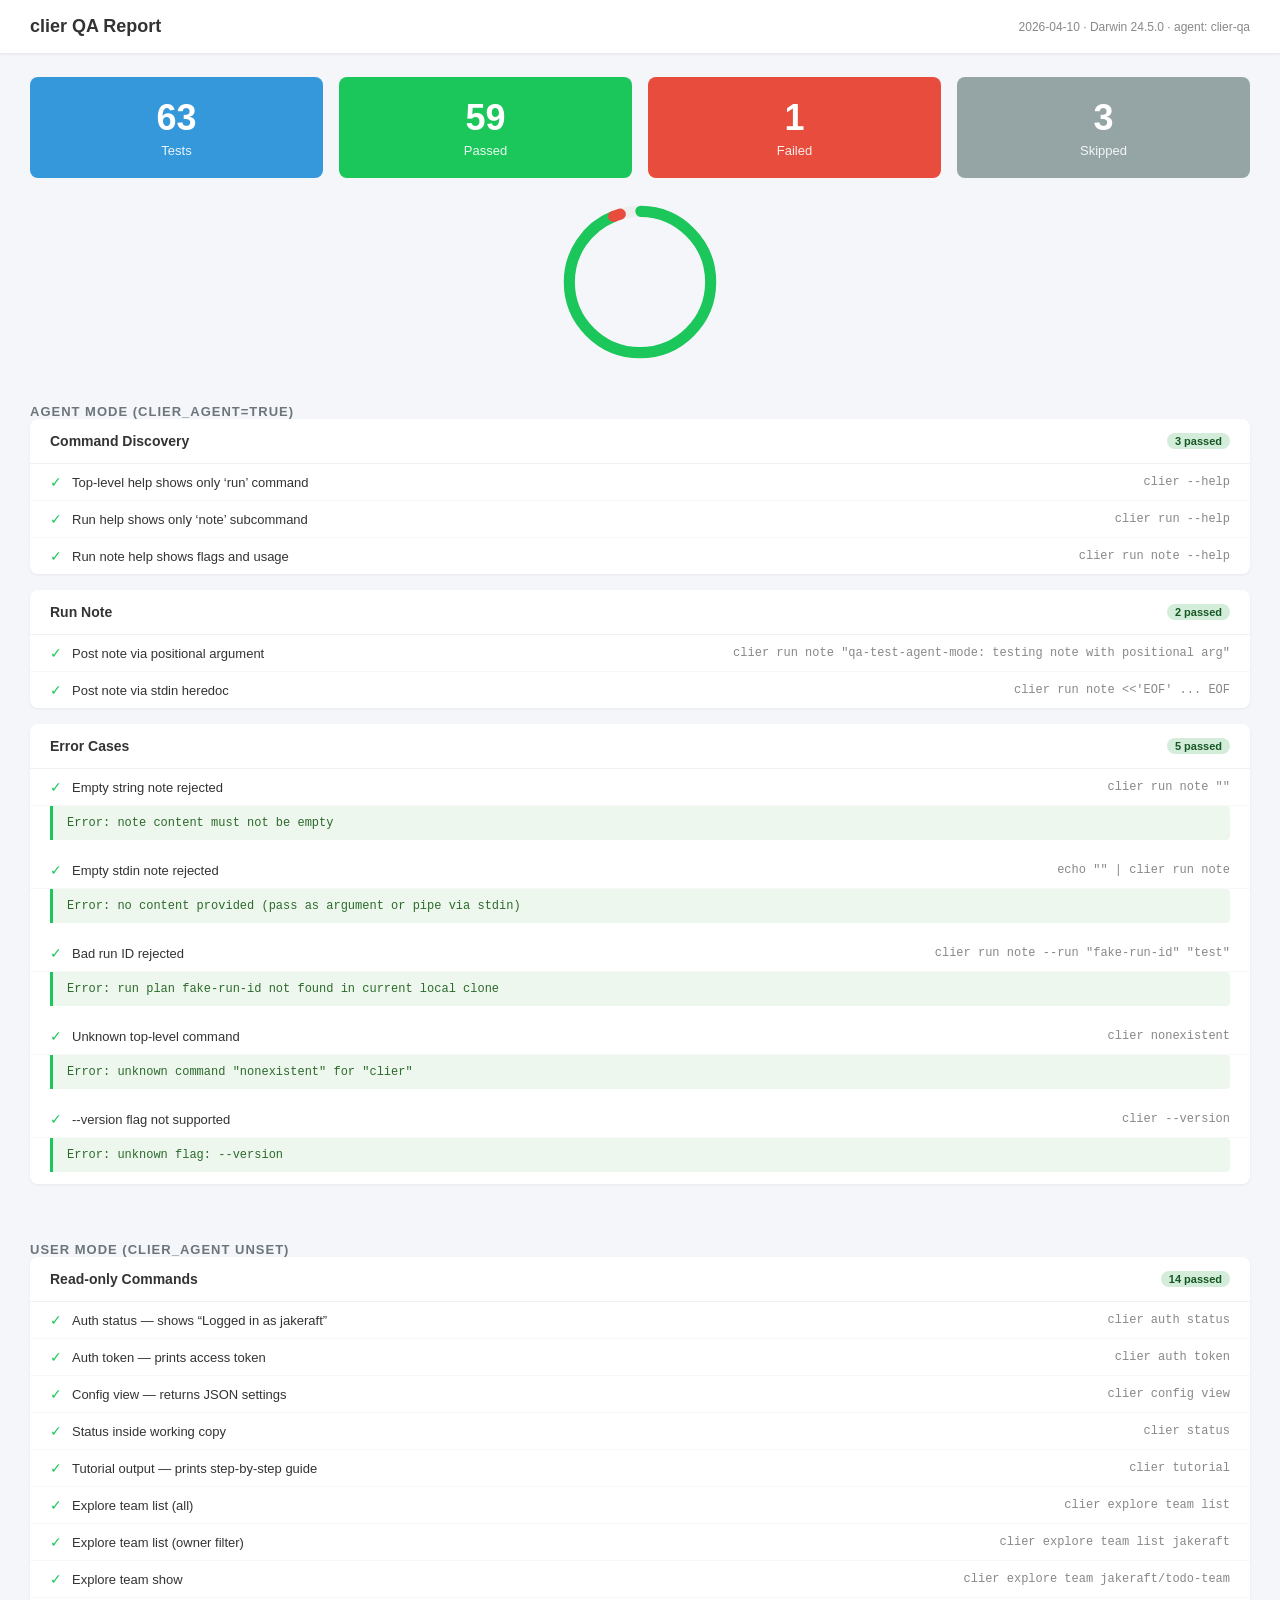
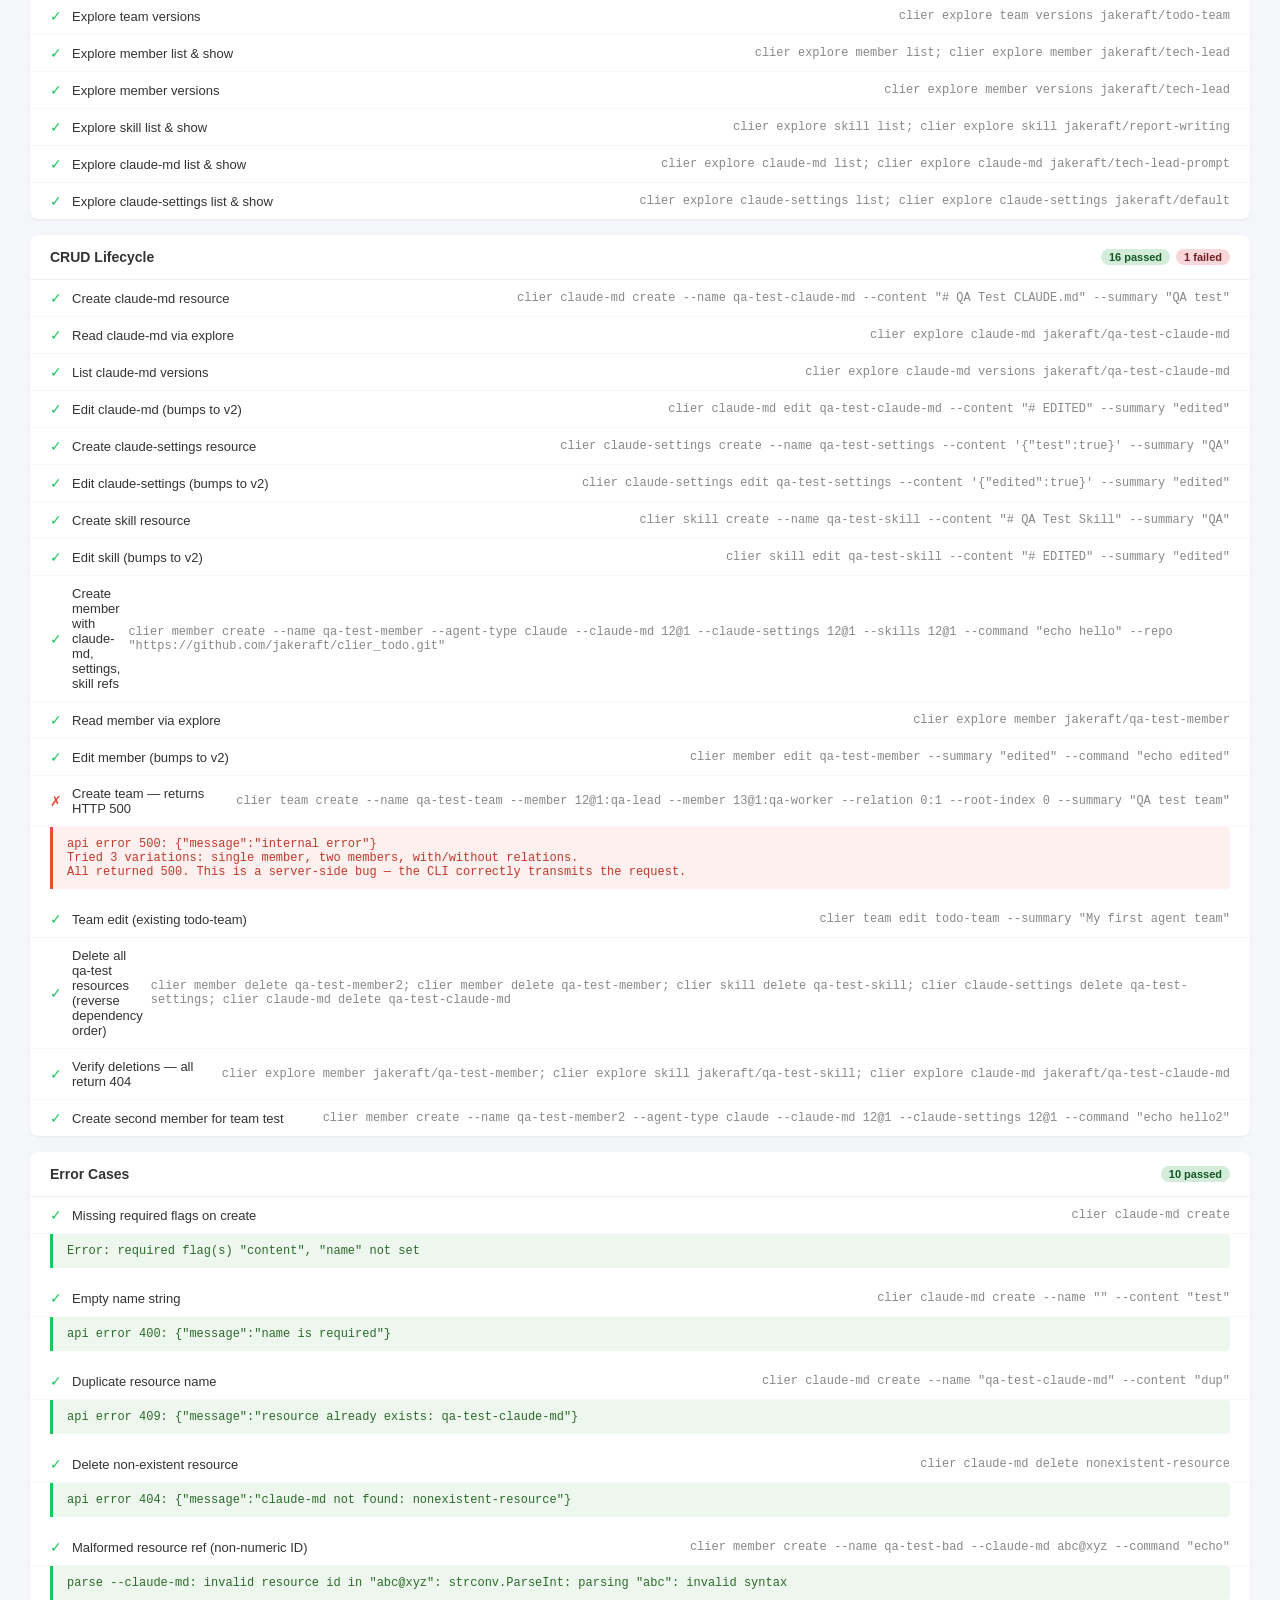
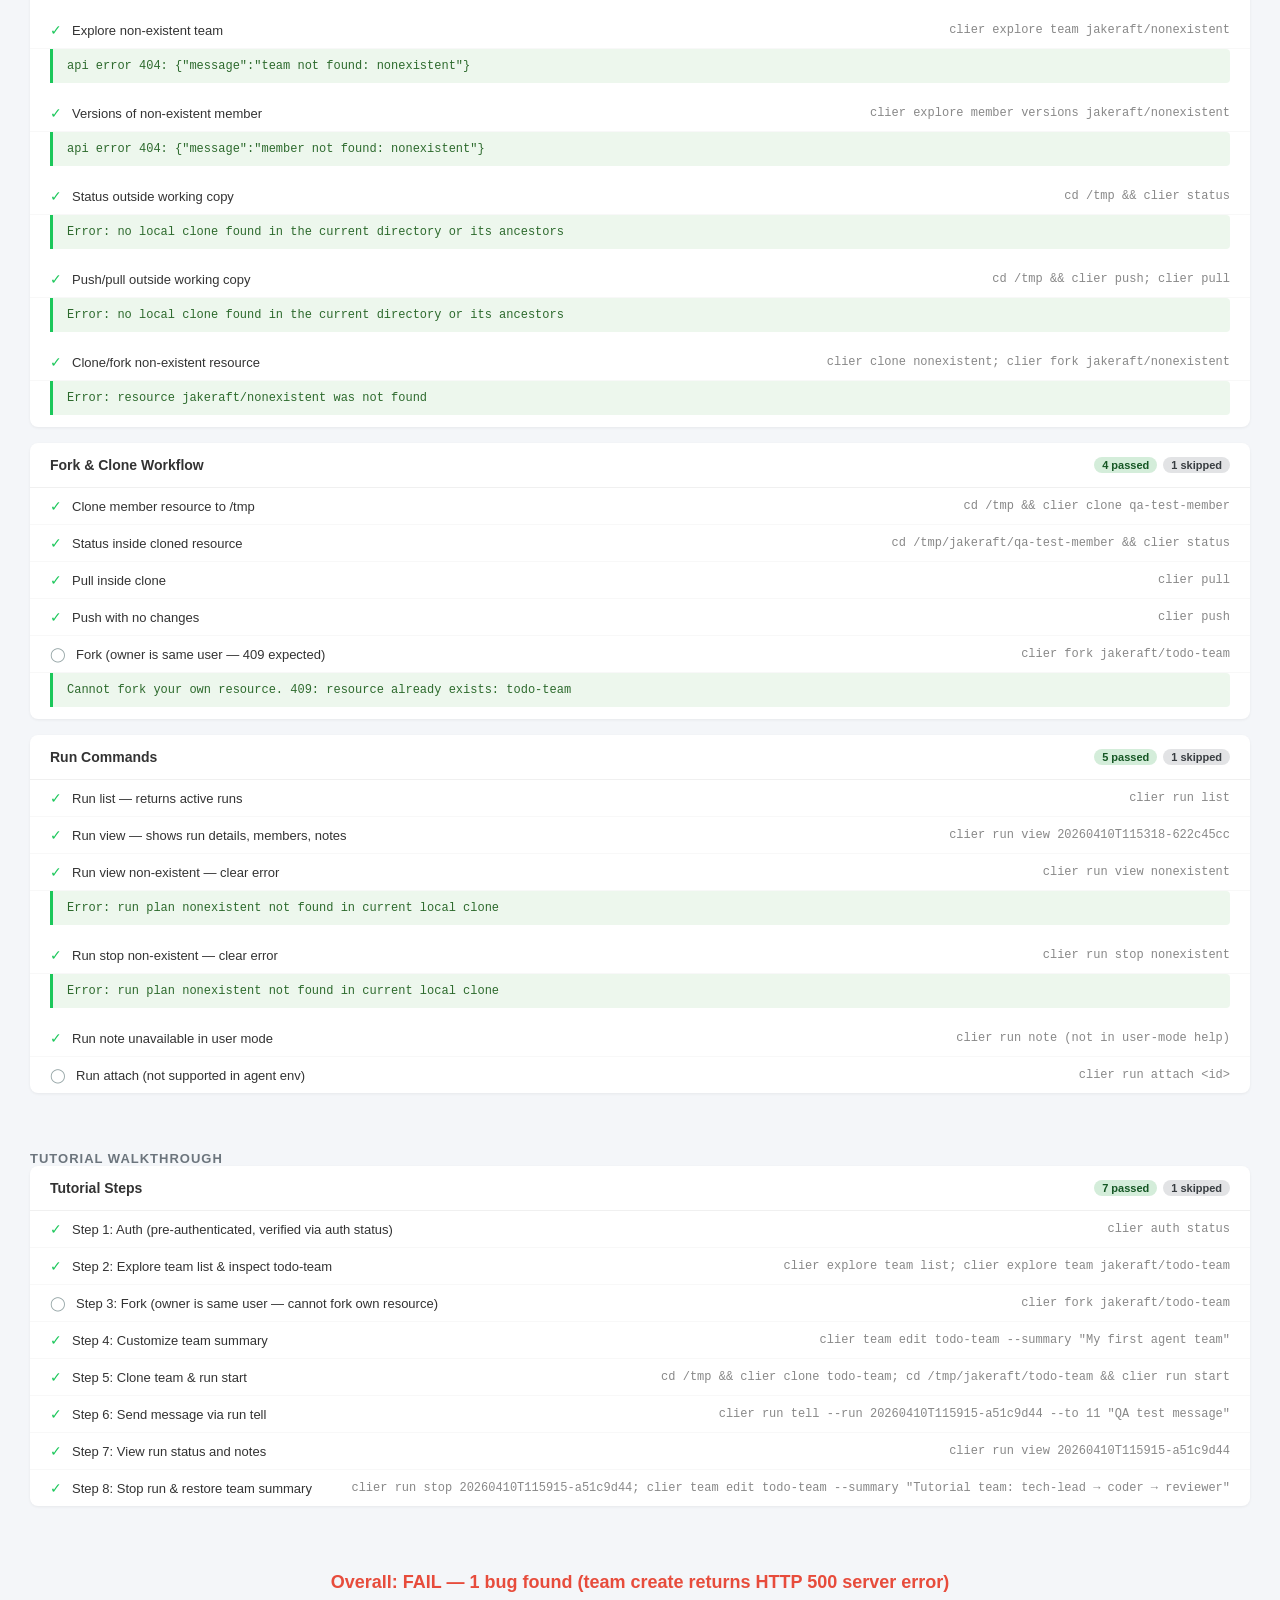
==== index.html @ 30b1606e "feat: add initial QA report First clier QA run result with sidebar nav template. 63 tests: 59 pass, " ====
<!DOCTYPE html>
<html lang="en">
<head>
<meta charset="UTF-8">
<title>clier QA Report</title>
<style>
  * { margin:0; padding:0; box-sizing:border-box; }
  body { font-family: -apple-system, BlinkMacSystemFont, "Segoe UI", Roboto, sans-serif; background:#f4f6f9; color:#333; }
  .topbar { background:#fff; padding:16px 30px; box-shadow:0 1px 3px rgba(0,0,0,.08); display:flex; align-items:center; justify-content:space-between; }
  .topbar h1 { font-size:18px; font-weight:600; }
  .topbar .meta { font-size:12px; color:#888; }
  .stat-row { display:flex; gap:16px; padding:24px 30px; }
  .stat-card { flex:1; padding:20px; border-radius:8px; text-align:center; color:#fff; }
  .stat-card.total { background:#3498db; }
  .stat-card.pass { background:#1bc75a; }
  .stat-card.fail { background:#e74c3c; }
  .stat-card.skip { background:#95a5a6; }
  .stat-card .num { font-size:36px; font-weight:700; }
  .stat-card .lbl { font-size:13px; opacity:.9; margin-top:4px; }
  .chart-area { display:flex; justify-content:center; padding:0 30px 30px; }
  .chart-area svg { width:160px; height:160px; }
  .suites { padding:0 30px 30px; }
  .suite { background:#fff; border-radius:8px; margin-bottom:16px; box-shadow:0 1px 3px rgba(0,0,0,.06); overflow:hidden; }
  .suite-header { padding:14px 20px; display:flex; align-items:center; justify-content:space-between; border-bottom:1px solid #f0f0f0; }
  .suite-header h3 { font-size:14px; font-weight:600; }
  .suite-chips { display:flex; gap:6px; }
  .chip { font-size:11px; padding:2px 8px; border-radius:10px; font-weight:600; }
  .chip.p { background:#d4edda; color:#155724; }
  .chip.f { background:#f8d7da; color:#721c24; }
  .chip.s { background:#e2e3e5; color:#383d41; }
  .mode-label { padding:12px 30px 0; font-size:13px; font-weight:700; color:#6c757d; text-transform:uppercase; letter-spacing:1px; }
  .test { display:flex; align-items:center; padding:10px 20px; border-bottom:1px solid #f8f8f8; font-size:13px; }
  .test:last-child { border-bottom:none; }
  .icon { margin-right:10px; font-size:14px; }
  .icon.pass { color:#1bc75a; }
  .icon.fail { color:#e74c3c; }
  .icon.skip { color:#95a5a6; }
  .test-name { flex:1; }
  .test-cmd { color:#888; font-size:12px; font-family:monospace; margin-left:8px; }
  .test-dur { color:#999; font-size:12px; }
  .error { margin:0 20px 12px; padding:10px 14px; background:#fdf0ef; border-left:3px solid #e74c3c; font-family:monospace; font-size:12px; color:#c0392b; border-radius:0 4px 4px 0; white-space:pre-wrap; }
  .expected { margin:0 20px 12px; padding:10px 14px; background:#edf7ed; border-left:3px solid #1bc75a; font-family:monospace; font-size:12px; color:#2d6a2d; border-radius:0 4px 4px 0; white-space:pre-wrap; }
  .verdict { padding:20px 30px; text-align:center; font-size:18px; font-weight:700; }
  .verdict.pass { color:#1bc75a; }
  .verdict.fail { color:#e74c3c; }
</style>
</head>
<body>

<div class="topbar">
  <h1>clier QA Report</h1>
  <span class="meta">2026-04-10 &middot; Darwin 24.5.0 &middot; agent: clier-qa</span>
</div>

<div class="stat-row">
  <div class="stat-card total"><div class="num">63</div><div class="lbl">Tests</div></div>
  <div class="stat-card pass"><div class="num">59</div><div class="lbl">Passed</div></div>
  <div class="stat-card fail"><div class="num">1</div><div class="lbl">Failed</div></div>
  <div class="stat-card skip"><div class="num">3</div><div class="lbl">Skipped</div></div>
</div>

<div class="chart-area">
  <svg viewBox="0 0 36 36">
    <circle cx="18" cy="18" r="15.9" fill="none" stroke="#eee" stroke-width="2.5"/>
    <circle cx="18" cy="18" r="15.9" fill="none" stroke="#1bc75a" stroke-width="2.5"
      stroke-dasharray="93.7 6.3" stroke-dashoffset="25" stroke-linecap="round"/>
    <circle cx="18" cy="18" r="15.9" fill="none" stroke="#e74c3c" stroke-width="2.5"
      stroke-dasharray="1.6 98.4" stroke-dashoffset="-68.7" stroke-linecap="round"/>
  </svg>
</div>

<!-- ============================================================ -->
<div class="mode-label">Agent Mode (CLIER_AGENT=true)</div>
<!-- ============================================================ -->
<div class="suites">

  <!-- Suite: Command Discovery -->
  <div class="suite">
    <div class="suite-header">
      <h3>Command Discovery</h3>
      <div class="suite-chips"><span class="chip p">3 passed</span></div>
    </div>
    <div class="test"><span class="icon pass">&#10003;</span><span class="test-name">Top-level help shows only &lsquo;run&rsquo; command</span><span class="test-cmd">clier --help</span></div>
    <div class="test"><span class="icon pass">&#10003;</span><span class="test-name">Run help shows only &lsquo;note&rsquo; subcommand</span><span class="test-cmd">clier run --help</span></div>
    <div class="test"><span class="icon pass">&#10003;</span><span class="test-name">Run note help shows flags and usage</span><span class="test-cmd">clier run note --help</span></div>
  </div>

  <!-- Suite: Run Note -->
  <div class="suite">
    <div class="suite-header">
      <h3>Run Note</h3>
      <div class="suite-chips"><span class="chip p">2 passed</span></div>
    </div>
    <div class="test"><span class="icon pass">&#10003;</span><span class="test-name">Post note via positional argument</span><span class="test-cmd">clier run note "qa-test-agent-mode: testing note with positional arg"</span></div>
    <div class="test"><span class="icon pass">&#10003;</span><span class="test-name">Post note via stdin heredoc</span><span class="test-cmd">clier run note &lt;&lt;'EOF' ... EOF</span></div>
  </div>

  <!-- Suite: Error Cases (Agent Mode) -->
  <div class="suite">
    <div class="suite-header">
      <h3>Error Cases</h3>
      <div class="suite-chips"><span class="chip p">5 passed</span></div>
    </div>
    <div class="test"><span class="icon pass">&#10003;</span><span class="test-name">Empty string note rejected</span><span class="test-cmd">clier run note ""</span></div>
    <div class="expected">Error: note content must not be empty</div>
    <div class="test"><span class="icon pass">&#10003;</span><span class="test-name">Empty stdin note rejected</span><span class="test-cmd">echo "" | clier run note</span></div>
    <div class="expected">Error: no content provided (pass as argument or pipe via stdin)</div>
    <div class="test"><span class="icon pass">&#10003;</span><span class="test-name">Bad run ID rejected</span><span class="test-cmd">clier run note --run "fake-run-id" "test"</span></div>
    <div class="expected">Error: run plan fake-run-id not found in current local clone</div>
    <div class="test"><span class="icon pass">&#10003;</span><span class="test-name">Unknown top-level command</span><span class="test-cmd">clier nonexistent</span></div>
    <div class="expected">Error: unknown command "nonexistent" for "clier"</div>
    <div class="test"><span class="icon pass">&#10003;</span><span class="test-name">--version flag not supported</span><span class="test-cmd">clier --version</span></div>
    <div class="expected">Error: unknown flag: --version</div>
  </div>

</div>

<!-- ============================================================ -->
<div class="mode-label">User Mode (CLIER_AGENT unset)</div>
<!-- ============================================================ -->
<div class="suites">

  <!-- Suite: Read-only Commands -->
  <div class="suite">
    <div class="suite-header">
      <h3>Read-only Commands</h3>
      <div class="suite-chips"><span class="chip p">14 passed</span></div>
    </div>
    <div class="test"><span class="icon pass">&#10003;</span><span class="test-name">Auth status &mdash; shows &ldquo;Logged in as jakeraft&rdquo;</span><span class="test-cmd">clier auth status</span></div>
    <div class="test"><span class="icon pass">&#10003;</span><span class="test-name">Auth token &mdash; prints access token</span><span class="test-cmd">clier auth token</span></div>
    <div class="test"><span class="icon pass">&#10003;</span><span class="test-name">Config view &mdash; returns JSON settings</span><span class="test-cmd">clier config view</span></div>
    <div class="test"><span class="icon pass">&#10003;</span><span class="test-name">Status inside working copy</span><span class="test-cmd">clier status</span></div>
    <div class="test"><span class="icon pass">&#10003;</span><span class="test-name">Tutorial output &mdash; prints step-by-step guide</span><span class="test-cmd">clier tutorial</span></div>
    <div class="test"><span class="icon pass">&#10003;</span><span class="test-name">Explore team list (all)</span><span class="test-cmd">clier explore team list</span></div>
    <div class="test"><span class="icon pass">&#10003;</span><span class="test-name">Explore team list (owner filter)</span><span class="test-cmd">clier explore team list jakeraft</span></div>
    <div class="test"><span class="icon pass">&#10003;</span><span class="test-name">Explore team show</span><span class="test-cmd">clier explore team jakeraft/todo-team</span></div>
    <div class="test"><span class="icon pass">&#10003;</span><span class="test-name">Explore team versions</span><span class="test-cmd">clier explore team versions jakeraft/todo-team</span></div>
    <div class="test"><span class="icon pass">&#10003;</span><span class="test-name">Explore member list &amp; show</span><span class="test-cmd">clier explore member list; clier explore member jakeraft/tech-lead</span></div>
    <div class="test"><span class="icon pass">&#10003;</span><span class="test-name">Explore member versions</span><span class="test-cmd">clier explore member versions jakeraft/tech-lead</span></div>
    <div class="test"><span class="icon pass">&#10003;</span><span class="test-name">Explore skill list &amp; show</span><span class="test-cmd">clier explore skill list; clier explore skill jakeraft/report-writing</span></div>
    <div class="test"><span class="icon pass">&#10003;</span><span class="test-name">Explore claude-md list &amp; show</span><span class="test-cmd">clier explore claude-md list; clier explore claude-md jakeraft/tech-lead-prompt</span></div>
    <div class="test"><span class="icon pass">&#10003;</span><span class="test-name">Explore claude-settings list &amp; show</span><span class="test-cmd">clier explore claude-settings list; clier explore claude-settings jakeraft/default</span></div>
  </div>

  <!-- Suite: CRUD Lifecycle -->
  <div class="suite">
    <div class="suite-header">
      <h3>CRUD Lifecycle</h3>
      <div class="suite-chips"><span class="chip p">16 passed</span><span class="chip f">1 failed</span></div>
    </div>
    <div class="test"><span class="icon pass">&#10003;</span><span class="test-name">Create claude-md resource</span><span class="test-cmd">clier claude-md create --name qa-test-claude-md --content "# QA Test CLAUDE.md" --summary "QA test"</span></div>
    <div class="test"><span class="icon pass">&#10003;</span><span class="test-name">Read claude-md via explore</span><span class="test-cmd">clier explore claude-md jakeraft/qa-test-claude-md</span></div>
    <div class="test"><span class="icon pass">&#10003;</span><span class="test-name">List claude-md versions</span><span class="test-cmd">clier explore claude-md versions jakeraft/qa-test-claude-md</span></div>
    <div class="test"><span class="icon pass">&#10003;</span><span class="test-name">Edit claude-md (bumps to v2)</span><span class="test-cmd">clier claude-md edit qa-test-claude-md --content "# EDITED" --summary "edited"</span></div>
    <div class="test"><span class="icon pass">&#10003;</span><span class="test-name">Create claude-settings resource</span><span class="test-cmd">clier claude-settings create --name qa-test-settings --content '{"test":true}' --summary "QA"</span></div>
    <div class="test"><span class="icon pass">&#10003;</span><span class="test-name">Edit claude-settings (bumps to v2)</span><span class="test-cmd">clier claude-settings edit qa-test-settings --content '{"edited":true}' --summary "edited"</span></div>
    <div class="test"><span class="icon pass">&#10003;</span><span class="test-name">Create skill resource</span><span class="test-cmd">clier skill create --name qa-test-skill --content "# QA Test Skill" --summary "QA"</span></div>
    <div class="test"><span class="icon pass">&#10003;</span><span class="test-name">Edit skill (bumps to v2)</span><span class="test-cmd">clier skill edit qa-test-skill --content "# EDITED" --summary "edited"</span></div>
    <div class="test"><span class="icon pass">&#10003;</span><span class="test-name">Create member with claude-md, settings, skill refs</span><span class="test-cmd">clier member create --name qa-test-member --agent-type claude --claude-md 12@1 --claude-settings 12@1 --skills 12@1 --command "echo hello" --repo "https://github.com/jakeraft/clier_todo.git"</span></div>
    <div class="test"><span class="icon pass">&#10003;</span><span class="test-name">Read member via explore</span><span class="test-cmd">clier explore member jakeraft/qa-test-member</span></div>
    <div class="test"><span class="icon pass">&#10003;</span><span class="test-name">Edit member (bumps to v2)</span><span class="test-cmd">clier member edit qa-test-member --summary "edited" --command "echo edited"</span></div>

    <div class="test"><span class="icon fail">&#10007;</span><span class="test-name">Create team &mdash; returns HTTP 500</span><span class="test-cmd">clier team create --name qa-test-team --member 12@1:qa-lead --member 13@1:qa-worker --relation 0:1 --root-index 0 --summary "QA test team"</span></div>
    <div class="error">api error 500: {"message":"internal error"}
Tried 3 variations: single member, two members, with/without relations.
All returned 500. This is a server-side bug &mdash; the CLI correctly transmits the request.</div>

    <div class="test"><span class="icon pass">&#10003;</span><span class="test-name">Team edit (existing todo-team)</span><span class="test-cmd">clier team edit todo-team --summary "My first agent team"</span></div>
    <div class="test"><span class="icon pass">&#10003;</span><span class="test-name">Delete all qa-test resources (reverse dependency order)</span><span class="test-cmd">clier member delete qa-test-member2; clier member delete qa-test-member; clier skill delete qa-test-skill; clier claude-settings delete qa-test-settings; clier claude-md delete qa-test-claude-md</span></div>
    <div class="test"><span class="icon pass">&#10003;</span><span class="test-name">Verify deletions &mdash; all return 404</span><span class="test-cmd">clier explore member jakeraft/qa-test-member; clier explore skill jakeraft/qa-test-skill; clier explore claude-md jakeraft/qa-test-claude-md</span></div>
    <div class="test"><span class="icon pass">&#10003;</span><span class="test-name">Create second member for team test</span><span class="test-cmd">clier member create --name qa-test-member2 --agent-type claude --claude-md 12@1 --claude-settings 12@1 --command "echo hello2"</span></div>
  </div>

  <!-- Suite: Error Cases (User Mode) -->
  <div class="suite">
    <div class="suite-header">
      <h3>Error Cases</h3>
      <div class="suite-chips"><span class="chip p">10 passed</span></div>
    </div>
    <div class="test"><span class="icon pass">&#10003;</span><span class="test-name">Missing required flags on create</span><span class="test-cmd">clier claude-md create</span></div>
    <div class="expected">Error: required flag(s) "content", "name" not set</div>
    <div class="test"><span class="icon pass">&#10003;</span><span class="test-name">Empty name string</span><span class="test-cmd">clier claude-md create --name "" --content "test"</span></div>
    <div class="expected">api error 400: {"message":"name is required"}</div>
    <div class="test"><span class="icon pass">&#10003;</span><span class="test-name">Duplicate resource name</span><span class="test-cmd">clier claude-md create --name "qa-test-claude-md" --content "dup"</span></div>
    <div class="expected">api error 409: {"message":"resource already exists: qa-test-claude-md"}</div>
    <div class="test"><span class="icon pass">&#10003;</span><span class="test-name">Delete non-existent resource</span><span class="test-cmd">clier claude-md delete nonexistent-resource</span></div>
    <div class="expected">api error 404: {"message":"claude-md not found: nonexistent-resource"}</div>
    <div class="test"><span class="icon pass">&#10003;</span><span class="test-name">Malformed resource ref (non-numeric ID)</span><span class="test-cmd">clier member create --name qa-test-bad --claude-md abc@xyz --command "echo"</span></div>
    <div class="expected">parse --claude-md: invalid resource id in "abc@xyz": strconv.ParseInt: parsing "abc": invalid syntax</div>
    <div class="test"><span class="icon pass">&#10003;</span><span class="test-name">Explore non-existent team</span><span class="test-cmd">clier explore team jakeraft/nonexistent</span></div>
    <div class="expected">api error 404: {"message":"team not found: nonexistent"}</div>
    <div class="test"><span class="icon pass">&#10003;</span><span class="test-name">Versions of non-existent member</span><span class="test-cmd">clier explore member versions jakeraft/nonexistent</span></div>
    <div class="expected">api error 404: {"message":"member not found: nonexistent"}</div>
    <div class="test"><span class="icon pass">&#10003;</span><span class="test-name">Status outside working copy</span><span class="test-cmd">cd /tmp &amp;&amp; clier status</span></div>
    <div class="expected">Error: no local clone found in the current directory or its ancestors</div>
    <div class="test"><span class="icon pass">&#10003;</span><span class="test-name">Push/pull outside working copy</span><span class="test-cmd">cd /tmp &amp;&amp; clier push; clier pull</span></div>
    <div class="expected">Error: no local clone found in the current directory or its ancestors</div>
    <div class="test"><span class="icon pass">&#10003;</span><span class="test-name">Clone/fork non-existent resource</span><span class="test-cmd">clier clone nonexistent; clier fork jakeraft/nonexistent</span></div>
    <div class="expected">Error: resource jakeraft/nonexistent was not found</div>
  </div>

  <!-- Suite: Fork & Clone Workflow -->
  <div class="suite">
    <div class="suite-header">
      <h3>Fork &amp; Clone Workflow</h3>
      <div class="suite-chips"><span class="chip p">4 passed</span><span class="chip s">1 skipped</span></div>
    </div>
    <div class="test"><span class="icon pass">&#10003;</span><span class="test-name">Clone member resource to /tmp</span><span class="test-cmd">cd /tmp &amp;&amp; clier clone qa-test-member</span></div>
    <div class="test"><span class="icon pass">&#10003;</span><span class="test-name">Status inside cloned resource</span><span class="test-cmd">cd /tmp/jakeraft/qa-test-member &amp;&amp; clier status</span></div>
    <div class="test"><span class="icon pass">&#10003;</span><span class="test-name">Pull inside clone</span><span class="test-cmd">clier pull</span></div>
    <div class="test"><span class="icon pass">&#10003;</span><span class="test-name">Push with no changes</span><span class="test-cmd">clier push</span></div>
    <div class="test"><span class="icon skip">&#9711;</span><span class="test-name">Fork (owner is same user &mdash; 409 expected)</span><span class="test-cmd">clier fork jakeraft/todo-team</span></div>
    <div class="expected">Cannot fork your own resource. 409: resource already exists: todo-team</div>
  </div>

  <!-- Suite: Run Commands -->
  <div class="suite">
    <div class="suite-header">
      <h3>Run Commands</h3>
      <div class="suite-chips"><span class="chip p">5 passed</span><span class="chip s">1 skipped</span></div>
    </div>
    <div class="test"><span class="icon pass">&#10003;</span><span class="test-name">Run list &mdash; returns active runs</span><span class="test-cmd">clier run list</span></div>
    <div class="test"><span class="icon pass">&#10003;</span><span class="test-name">Run view &mdash; shows run details, members, notes</span><span class="test-cmd">clier run view 20260410T115318-622c45cc</span></div>
    <div class="test"><span class="icon pass">&#10003;</span><span class="test-name">Run view non-existent &mdash; clear error</span><span class="test-cmd">clier run view nonexistent</span></div>
    <div class="expected">Error: run plan nonexistent not found in current local clone</div>
    <div class="test"><span class="icon pass">&#10003;</span><span class="test-name">Run stop non-existent &mdash; clear error</span><span class="test-cmd">clier run stop nonexistent</span></div>
    <div class="expected">Error: run plan nonexistent not found in current local clone</div>
    <div class="test"><span class="icon pass">&#10003;</span><span class="test-name">Run note unavailable in user mode</span><span class="test-cmd">clier run note (not in user-mode help)</span></div>
    <div class="test"><span class="icon skip">&#9711;</span><span class="test-name">Run attach (not supported in agent env)</span><span class="test-cmd">clier run attach &lt;id&gt;</span></div>
  </div>

</div>

<!-- ============================================================ -->
<div class="mode-label">Tutorial Walkthrough</div>
<!-- ============================================================ -->
<div class="suites">

  <div class="suite">
    <div class="suite-header">
      <h3>Tutorial Steps</h3>
      <div class="suite-chips"><span class="chip p">7 passed</span><span class="chip s">1 skipped</span></div>
    </div>
    <div class="test"><span class="icon pass">&#10003;</span><span class="test-name">Step 1: Auth (pre-authenticated, verified via auth status)</span><span class="test-cmd">clier auth status</span></div>
    <div class="test"><span class="icon pass">&#10003;</span><span class="test-name">Step 2: Explore team list &amp; inspect todo-team</span><span class="test-cmd">clier explore team list; clier explore team jakeraft/todo-team</span></div>
    <div class="test"><span class="icon skip">&#9711;</span><span class="test-name">Step 3: Fork (owner is same user &mdash; cannot fork own resource)</span><span class="test-cmd">clier fork jakeraft/todo-team</span></div>
    <div class="test"><span class="icon pass">&#10003;</span><span class="test-name">Step 4: Customize team summary</span><span class="test-cmd">clier team edit todo-team --summary "My first agent team"</span></div>
    <div class="test"><span class="icon pass">&#10003;</span><span class="test-name">Step 5: Clone team &amp; run start</span><span class="test-cmd">cd /tmp &amp;&amp; clier clone todo-team; cd /tmp/jakeraft/todo-team &amp;&amp; clier run start</span></div>
    <div class="test"><span class="icon pass">&#10003;</span><span class="test-name">Step 6: Send message via run tell</span><span class="test-cmd">clier run tell --run 20260410T115915-a51c9d44 --to 11 "QA test message"</span></div>
    <div class="test"><span class="icon pass">&#10003;</span><span class="test-name">Step 7: View run status and notes</span><span class="test-cmd">clier run view 20260410T115915-a51c9d44</span></div>
    <div class="test"><span class="icon pass">&#10003;</span><span class="test-name">Step 8: Stop run &amp; restore team summary</span><span class="test-cmd">clier run stop 20260410T115915-a51c9d44; clier team edit todo-team --summary "Tutorial team: tech-lead &rarr; coder &rarr; reviewer"</span></div>
  </div>

</div>

<div class="verdict fail">Overall: FAIL &mdash; 1 bug found (team create returns HTTP 500 server error)</div>

</body>
</html>
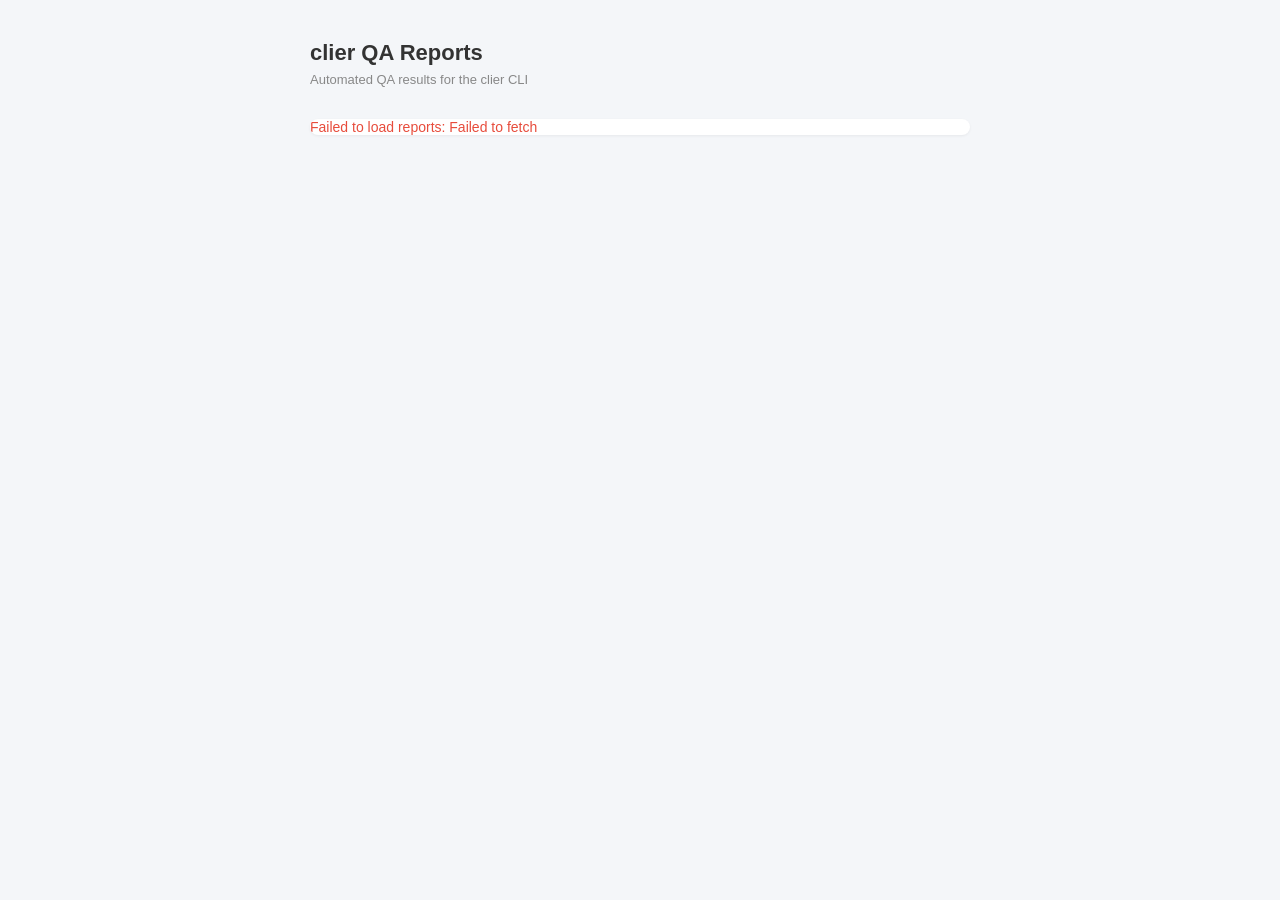
==== commit 1869816e: "refactor: move report to reports/ dir, add list page - Move existing report to reports/2026-04-10T11" ====
--- a/index.html
+++ b/index.html
@@ -2,258 +2,57 @@
 <html lang="en">
 <head>
 <meta charset="UTF-8">
-<title>clier QA Report</title>
+<title>clier QA Reports</title>
 <style>
   * { margin:0; padding:0; box-sizing:border-box; }
   body { font-family: -apple-system, BlinkMacSystemFont, "Segoe UI", Roboto, sans-serif; background:#f4f6f9; color:#333; }
-  .topbar { background:#fff; padding:16px 30px; box-shadow:0 1px 3px rgba(0,0,0,.08); display:flex; align-items:center; justify-content:space-between; }
-  .topbar h1 { font-size:18px; font-weight:600; }
-  .topbar .meta { font-size:12px; color:#888; }
-  .stat-row { display:flex; gap:16px; padding:24px 30px; }
-  .stat-card { flex:1; padding:20px; border-radius:8px; text-align:center; color:#fff; }
-  .stat-card.total { background:#3498db; }
-  .stat-card.pass { background:#1bc75a; }
-  .stat-card.fail { background:#e74c3c; }
-  .stat-card.skip { background:#95a5a6; }
-  .stat-card .num { font-size:36px; font-weight:700; }
-  .stat-card .lbl { font-size:13px; opacity:.9; margin-top:4px; }
-  .chart-area { display:flex; justify-content:center; padding:0 30px 30px; }
-  .chart-area svg { width:160px; height:160px; }
-  .suites { padding:0 30px 30px; }
-  .suite { background:#fff; border-radius:8px; margin-bottom:16px; box-shadow:0 1px 3px rgba(0,0,0,.06); overflow:hidden; }
-  .suite-header { padding:14px 20px; display:flex; align-items:center; justify-content:space-between; border-bottom:1px solid #f0f0f0; }
-  .suite-header h3 { font-size:14px; font-weight:600; }
-  .suite-chips { display:flex; gap:6px; }
-  .chip { font-size:11px; padding:2px 8px; border-radius:10px; font-weight:600; }
-  .chip.p { background:#d4edda; color:#155724; }
-  .chip.f { background:#f8d7da; color:#721c24; }
-  .chip.s { background:#e2e3e5; color:#383d41; }
-  .mode-label { padding:12px 30px 0; font-size:13px; font-weight:700; color:#6c757d; text-transform:uppercase; letter-spacing:1px; }
-  .test { display:flex; align-items:center; padding:10px 20px; border-bottom:1px solid #f8f8f8; font-size:13px; }
-  .test:last-child { border-bottom:none; }
-  .icon { margin-right:10px; font-size:14px; }
-  .icon.pass { color:#1bc75a; }
-  .icon.fail { color:#e74c3c; }
-  .icon.skip { color:#95a5a6; }
-  .test-name { flex:1; }
-  .test-cmd { color:#888; font-size:12px; font-family:monospace; margin-left:8px; }
-  .test-dur { color:#999; font-size:12px; }
-  .error { margin:0 20px 12px; padding:10px 14px; background:#fdf0ef; border-left:3px solid #e74c3c; font-family:monospace; font-size:12px; color:#c0392b; border-radius:0 4px 4px 0; white-space:pre-wrap; }
-  .expected { margin:0 20px 12px; padding:10px 14px; background:#edf7ed; border-left:3px solid #1bc75a; font-family:monospace; font-size:12px; color:#2d6a2d; border-radius:0 4px 4px 0; white-space:pre-wrap; }
-  .verdict { padding:20px 30px; text-align:center; font-size:18px; font-weight:700; }
-  .verdict.pass { color:#1bc75a; }
-  .verdict.fail { color:#e74c3c; }
+  .container { max-width:700px; margin:0 auto; padding:40px 20px; }
+  h1 { font-size:22px; font-weight:700; margin-bottom:6px; }
+  .subtitle { font-size:13px; color:#888; margin-bottom:32px; }
+  .report-list { list-style:none; }
+  .report-list li { background:#fff; border-radius:8px; margin-bottom:8px; box-shadow:0 1px 3px rgba(0,0,0,.06); overflow:hidden; }
+  .report-list a { display:flex; align-items:center; justify-content:space-between; padding:14px 20px; text-decoration:none; color:#333; transition:background .15s; }
+  .report-list a:hover { background:#f8f9fa; }
+  .report-date { font-size:15px; font-weight:600; }
+  .report-file { font-size:12px; color:#888; font-family:monospace; }
+  .loading { color:#888; font-size:14px; }
+  .error { color:#e74c3c; font-size:14px; }
+  .empty { color:#888; font-size:14px; font-style:italic; }
 </style>
 </head>
 <body>
+<div class="container">
+  <h1>clier QA Reports</h1>
+  <p class="subtitle">Automated QA results for the clier CLI</p>
+  <ul class="report-list" id="list">
+    <li class="loading">Loading reports...</li>
+  </ul>
+</div>
+<script>
+(async () => {
+  const list = document.getElementById('list');
+  try {
+    const res = await fetch('https://api.github.com/repos/jakeraft/clier-qa/contents/reports');
+    if (!res.ok) throw new Error(res.statusText);
+    const files = await res.json();
+    const htmlFiles = files
+      .filter(f => f.name.endsWith('.html'))
+      .sort((a, b) => b.name.localeCompare(a.name));
 
-<div class="topbar">
-  <h1>clier QA Report</h1>
-  <span class="meta">2026-04-10 &middot; Darwin 24.5.0 &middot; agent: clier-qa</span>
-</div>
+    if (htmlFiles.length === 0) {
+      list.innerHTML = '<li class="empty">No reports yet.</li>';
+      return;
+    }
 
-<div class="stat-row">
-  <div class="stat-card total"><div class="num">63</div><div class="lbl">Tests</div></div>
-  <div class="stat-card pass"><div class="num">59</div><div class="lbl">Passed</div></div>
-  <div class="stat-card fail"><div class="num">1</div><div class="lbl">Failed</div></div>
-  <div class="stat-card skip"><div class="num">3</div><div class="lbl">Skipped</div></div>
-</div>
-
-<div class="chart-area">
-  <svg viewBox="0 0 36 36">
-    <circle cx="18" cy="18" r="15.9" fill="none" stroke="#eee" stroke-width="2.5"/>
-    <circle cx="18" cy="18" r="15.9" fill="none" stroke="#1bc75a" stroke-width="2.5"
-      stroke-dasharray="93.7 6.3" stroke-dashoffset="25" stroke-linecap="round"/>
-    <circle cx="18" cy="18" r="15.9" fill="none" stroke="#e74c3c" stroke-width="2.5"
-      stroke-dasharray="1.6 98.4" stroke-dashoffset="-68.7" stroke-linecap="round"/>
-  </svg>
-</div>
-
-<!-- ============================================================ -->
-<div class="mode-label">Agent Mode (CLIER_AGENT=true)</div>
-<!-- ============================================================ -->
-<div class="suites">
-
-  <!-- Suite: Command Discovery -->
-  <div class="suite">
-    <div class="suite-header">
-      <h3>Command Discovery</h3>
-      <div class="suite-chips"><span class="chip p">3 passed</span></div>
-    </div>
-    <div class="test"><span class="icon pass">&#10003;</span><span class="test-name">Top-level help shows only &lsquo;run&rsquo; command</span><span class="test-cmd">clier --help</span></div>
-    <div class="test"><span class="icon pass">&#10003;</span><span class="test-name">Run help shows only &lsquo;note&rsquo; subcommand</span><span class="test-cmd">clier run --help</span></div>
-    <div class="test"><span class="icon pass">&#10003;</span><span class="test-name">Run note help shows flags and usage</span><span class="test-cmd">clier run note --help</span></div>
-  </div>
-
-  <!-- Suite: Run Note -->
-  <div class="suite">
-    <div class="suite-header">
-      <h3>Run Note</h3>
-      <div class="suite-chips"><span class="chip p">2 passed</span></div>
-    </div>
-    <div class="test"><span class="icon pass">&#10003;</span><span class="test-name">Post note via positional argument</span><span class="test-cmd">clier run note "qa-test-agent-mode: testing note with positional arg"</span></div>
-    <div class="test"><span class="icon pass">&#10003;</span><span class="test-name">Post note via stdin heredoc</span><span class="test-cmd">clier run note &lt;&lt;'EOF' ... EOF</span></div>
-  </div>
-
-  <!-- Suite: Error Cases (Agent Mode) -->
-  <div class="suite">
-    <div class="suite-header">
-      <h3>Error Cases</h3>
-      <div class="suite-chips"><span class="chip p">5 passed</span></div>
-    </div>
-    <div class="test"><span class="icon pass">&#10003;</span><span class="test-name">Empty string note rejected</span><span class="test-cmd">clier run note ""</span></div>
-    <div class="expected">Error: note content must not be empty</div>
-    <div class="test"><span class="icon pass">&#10003;</span><span class="test-name">Empty stdin note rejected</span><span class="test-cmd">echo "" | clier run note</span></div>
-    <div class="expected">Error: no content provided (pass as argument or pipe via stdin)</div>
-    <div class="test"><span class="icon pass">&#10003;</span><span class="test-name">Bad run ID rejected</span><span class="test-cmd">clier run note --run "fake-run-id" "test"</span></div>
-    <div class="expected">Error: run plan fake-run-id not found in current local clone</div>
-    <div class="test"><span class="icon pass">&#10003;</span><span class="test-name">Unknown top-level command</span><span class="test-cmd">clier nonexistent</span></div>
-    <div class="expected">Error: unknown command "nonexistent" for "clier"</div>
-    <div class="test"><span class="icon pass">&#10003;</span><span class="test-name">--version flag not supported</span><span class="test-cmd">clier --version</span></div>
-    <div class="expected">Error: unknown flag: --version</div>
-  </div>
-
-</div>
-
-<!-- ============================================================ -->
-<div class="mode-label">User Mode (CLIER_AGENT unset)</div>
-<!-- ============================================================ -->
-<div class="suites">
-
-  <!-- Suite: Read-only Commands -->
-  <div class="suite">
-    <div class="suite-header">
-      <h3>Read-only Commands</h3>
-      <div class="suite-chips"><span class="chip p">14 passed</span></div>
-    </div>
-    <div class="test"><span class="icon pass">&#10003;</span><span class="test-name">Auth status &mdash; shows &ldquo;Logged in as jakeraft&rdquo;</span><span class="test-cmd">clier auth status</span></div>
-    <div class="test"><span class="icon pass">&#10003;</span><span class="test-name">Auth token &mdash; prints access token</span><span class="test-cmd">clier auth token</span></div>
-    <div class="test"><span class="icon pass">&#10003;</span><span class="test-name">Config view &mdash; returns JSON settings</span><span class="test-cmd">clier config view</span></div>
-    <div class="test"><span class="icon pass">&#10003;</span><span class="test-name">Status inside working copy</span><span class="test-cmd">clier status</span></div>
-    <div class="test"><span class="icon pass">&#10003;</span><span class="test-name">Tutorial output &mdash; prints step-by-step guide</span><span class="test-cmd">clier tutorial</span></div>
-    <div class="test"><span class="icon pass">&#10003;</span><span class="test-name">Explore team list (all)</span><span class="test-cmd">clier explore team list</span></div>
-    <div class="test"><span class="icon pass">&#10003;</span><span class="test-name">Explore team list (owner filter)</span><span class="test-cmd">clier explore team list jakeraft</span></div>
-    <div class="test"><span class="icon pass">&#10003;</span><span class="test-name">Explore team show</span><span class="test-cmd">clier explore team jakeraft/todo-team</span></div>
-    <div class="test"><span class="icon pass">&#10003;</span><span class="test-name">Explore team versions</span><span class="test-cmd">clier explore team versions jakeraft/todo-team</span></div>
-    <div class="test"><span class="icon pass">&#10003;</span><span class="test-name">Explore member list &amp; show</span><span class="test-cmd">clier explore member list; clier explore member jakeraft/tech-lead</span></div>
-    <div class="test"><span class="icon pass">&#10003;</span><span class="test-name">Explore member versions</span><span class="test-cmd">clier explore member versions jakeraft/tech-lead</span></div>
-    <div class="test"><span class="icon pass">&#10003;</span><span class="test-name">Explore skill list &amp; show</span><span class="test-cmd">clier explore skill list; clier explore skill jakeraft/report-writing</span></div>
-    <div class="test"><span class="icon pass">&#10003;</span><span class="test-name">Explore claude-md list &amp; show</span><span class="test-cmd">clier explore claude-md list; clier explore claude-md jakeraft/tech-lead-prompt</span></div>
-    <div class="test"><span class="icon pass">&#10003;</span><span class="test-name">Explore claude-settings list &amp; show</span><span class="test-cmd">clier explore claude-settings list; clier explore claude-settings jakeraft/default</span></div>
-  </div>
-
-  <!-- Suite: CRUD Lifecycle -->
-  <div class="suite">
-    <div class="suite-header">
-      <h3>CRUD Lifecycle</h3>
-      <div class="suite-chips"><span class="chip p">16 passed</span><span class="chip f">1 failed</span></div>
-    </div>
-    <div class="test"><span class="icon pass">&#10003;</span><span class="test-name">Create claude-md resource</span><span class="test-cmd">clier claude-md create --name qa-test-claude-md --content "# QA Test CLAUDE.md" --summary "QA test"</span></div>
-    <div class="test"><span class="icon pass">&#10003;</span><span class="test-name">Read claude-md via explore</span><span class="test-cmd">clier explore claude-md jakeraft/qa-test-claude-md</span></div>
-    <div class="test"><span class="icon pass">&#10003;</span><span class="test-name">List claude-md versions</span><span class="test-cmd">clier explore claude-md versions jakeraft/qa-test-claude-md</span></div>
-    <div class="test"><span class="icon pass">&#10003;</span><span class="test-name">Edit claude-md (bumps to v2)</span><span class="test-cmd">clier claude-md edit qa-test-claude-md --content "# EDITED" --summary "edited"</span></div>
-    <div class="test"><span class="icon pass">&#10003;</span><span class="test-name">Create claude-settings resource</span><span class="test-cmd">clier claude-settings create --name qa-test-settings --content '{"test":true}' --summary "QA"</span></div>
-    <div class="test"><span class="icon pass">&#10003;</span><span class="test-name">Edit claude-settings (bumps to v2)</span><span class="test-cmd">clier claude-settings edit qa-test-settings --content '{"edited":true}' --summary "edited"</span></div>
-    <div class="test"><span class="icon pass">&#10003;</span><span class="test-name">Create skill resource</span><span class="test-cmd">clier skill create --name qa-test-skill --content "# QA Test Skill" --summary "QA"</span></div>
-    <div class="test"><span class="icon pass">&#10003;</span><span class="test-name">Edit skill (bumps to v2)</span><span class="test-cmd">clier skill edit qa-test-skill --content "# EDITED" --summary "edited"</span></div>
-    <div class="test"><span class="icon pass">&#10003;</span><span class="test-name">Create member with claude-md, settings, skill refs</span><span class="test-cmd">clier member create --name qa-test-member --agent-type claude --claude-md 12@1 --claude-settings 12@1 --skills 12@1 --command "echo hello" --repo "https://github.com/jakeraft/clier_todo.git"</span></div>
-    <div class="test"><span class="icon pass">&#10003;</span><span class="test-name">Read member via explore</span><span class="test-cmd">clier explore member jakeraft/qa-test-member</span></div>
-    <div class="test"><span class="icon pass">&#10003;</span><span class="test-name">Edit member (bumps to v2)</span><span class="test-cmd">clier member edit qa-test-member --summary "edited" --command "echo edited"</span></div>
-
-    <div class="test"><span class="icon fail">&#10007;</span><span class="test-name">Create team &mdash; returns HTTP 500</span><span class="test-cmd">clier team create --name qa-test-team --member 12@1:qa-lead --member 13@1:qa-worker --relation 0:1 --root-index 0 --summary "QA test team"</span></div>
-    <div class="error">api error 500: {"message":"internal error"}
-Tried 3 variations: single member, two members, with/without relations.
-All returned 500. This is a server-side bug &mdash; the CLI correctly transmits the request.</div>
-
-    <div class="test"><span class="icon pass">&#10003;</span><span class="test-name">Team edit (existing todo-team)</span><span class="test-cmd">clier team edit todo-team --summary "My first agent team"</span></div>
-    <div class="test"><span class="icon pass">&#10003;</span><span class="test-name">Delete all qa-test resources (reverse dependency order)</span><span class="test-cmd">clier member delete qa-test-member2; clier member delete qa-test-member; clier skill delete qa-test-skill; clier claude-settings delete qa-test-settings; clier claude-md delete qa-test-claude-md</span></div>
-    <div class="test"><span class="icon pass">&#10003;</span><span class="test-name">Verify deletions &mdash; all return 404</span><span class="test-cmd">clier explore member jakeraft/qa-test-member; clier explore skill jakeraft/qa-test-skill; clier explore claude-md jakeraft/qa-test-claude-md</span></div>
-    <div class="test"><span class="icon pass">&#10003;</span><span class="test-name">Create second member for team test</span><span class="test-cmd">clier member create --name qa-test-member2 --agent-type claude --claude-md 12@1 --claude-settings 12@1 --command "echo hello2"</span></div>
-  </div>
-
-  <!-- Suite: Error Cases (User Mode) -->
-  <div class="suite">
-    <div class="suite-header">
-      <h3>Error Cases</h3>
-      <div class="suite-chips"><span class="chip p">10 passed</span></div>
-    </div>
-    <div class="test"><span class="icon pass">&#10003;</span><span class="test-name">Missing required flags on create</span><span class="test-cmd">clier claude-md create</span></div>
-    <div class="expected">Error: required flag(s) "content", "name" not set</div>
-    <div class="test"><span class="icon pass">&#10003;</span><span class="test-name">Empty name string</span><span class="test-cmd">clier claude-md create --name "" --content "test"</span></div>
-    <div class="expected">api error 400: {"message":"name is required"}</div>
-    <div class="test"><span class="icon pass">&#10003;</span><span class="test-name">Duplicate resource name</span><span class="test-cmd">clier claude-md create --name "qa-test-claude-md" --content "dup"</span></div>
-    <div class="expected">api error 409: {"message":"resource already exists: qa-test-claude-md"}</div>
-    <div class="test"><span class="icon pass">&#10003;</span><span class="test-name">Delete non-existent resource</span><span class="test-cmd">clier claude-md delete nonexistent-resource</span></div>
-    <div class="expected">api error 404: {"message":"claude-md not found: nonexistent-resource"}</div>
-    <div class="test"><span class="icon pass">&#10003;</span><span class="test-name">Malformed resource ref (non-numeric ID)</span><span class="test-cmd">clier member create --name qa-test-bad --claude-md abc@xyz --command "echo"</span></div>
-    <div class="expected">parse --claude-md: invalid resource id in "abc@xyz": strconv.ParseInt: parsing "abc": invalid syntax</div>
-    <div class="test"><span class="icon pass">&#10003;</span><span class="test-name">Explore non-existent team</span><span class="test-cmd">clier explore team jakeraft/nonexistent</span></div>
-    <div class="expected">api error 404: {"message":"team not found: nonexistent"}</div>
-    <div class="test"><span class="icon pass">&#10003;</span><span class="test-name">Versions of non-existent member</span><span class="test-cmd">clier explore member versions jakeraft/nonexistent</span></div>
-    <div class="expected">api error 404: {"message":"member not found: nonexistent"}</div>
-    <div class="test"><span class="icon pass">&#10003;</span><span class="test-name">Status outside working copy</span><span class="test-cmd">cd /tmp &amp;&amp; clier status</span></div>
-    <div class="expected">Error: no local clone found in the current directory or its ancestors</div>
-    <div class="test"><span class="icon pass">&#10003;</span><span class="test-name">Push/pull outside working copy</span><span class="test-cmd">cd /tmp &amp;&amp; clier push; clier pull</span></div>
-    <div class="expected">Error: no local clone found in the current directory or its ancestors</div>
-    <div class="test"><span class="icon pass">&#10003;</span><span class="test-name">Clone/fork non-existent resource</span><span class="test-cmd">clier clone nonexistent; clier fork jakeraft/nonexistent</span></div>
-    <div class="expected">Error: resource jakeraft/nonexistent was not found</div>
-  </div>
-
-  <!-- Suite: Fork & Clone Workflow -->
-  <div class="suite">
-    <div class="suite-header">
-      <h3>Fork &amp; Clone Workflow</h3>
-      <div class="suite-chips"><span class="chip p">4 passed</span><span class="chip s">1 skipped</span></div>
-    </div>
-    <div class="test"><span class="icon pass">&#10003;</span><span class="test-name">Clone member resource to /tmp</span><span class="test-cmd">cd /tmp &amp;&amp; clier clone qa-test-member</span></div>
-    <div class="test"><span class="icon pass">&#10003;</span><span class="test-name">Status inside cloned resource</span><span class="test-cmd">cd /tmp/jakeraft/qa-test-member &amp;&amp; clier status</span></div>
-    <div class="test"><span class="icon pass">&#10003;</span><span class="test-name">Pull inside clone</span><span class="test-cmd">clier pull</span></div>
-    <div class="test"><span class="icon pass">&#10003;</span><span class="test-name">Push with no changes</span><span class="test-cmd">clier push</span></div>
-    <div class="test"><span class="icon skip">&#9711;</span><span class="test-name">Fork (owner is same user &mdash; 409 expected)</span><span class="test-cmd">clier fork jakeraft/todo-team</span></div>
-    <div class="expected">Cannot fork your own resource. 409: resource already exists: todo-team</div>
-  </div>
-
-  <!-- Suite: Run Commands -->
-  <div class="suite">
-    <div class="suite-header">
-      <h3>Run Commands</h3>
-      <div class="suite-chips"><span class="chip p">5 passed</span><span class="chip s">1 skipped</span></div>
-    </div>
-    <div class="test"><span class="icon pass">&#10003;</span><span class="test-name">Run list &mdash; returns active runs</span><span class="test-cmd">clier run list</span></div>
-    <div class="test"><span class="icon pass">&#10003;</span><span class="test-name">Run view &mdash; shows run details, members, notes</span><span class="test-cmd">clier run view 20260410T115318-622c45cc</span></div>
-    <div class="test"><span class="icon pass">&#10003;</span><span class="test-name">Run view non-existent &mdash; clear error</span><span class="test-cmd">clier run view nonexistent</span></div>
-    <div class="expected">Error: run plan nonexistent not found in current local clone</div>
-    <div class="test"><span class="icon pass">&#10003;</span><span class="test-name">Run stop non-existent &mdash; clear error</span><span class="test-cmd">clier run stop nonexistent</span></div>
-    <div class="expected">Error: run plan nonexistent not found in current local clone</div>
-    <div class="test"><span class="icon pass">&#10003;</span><span class="test-name">Run note unavailable in user mode</span><span class="test-cmd">clier run note (not in user-mode help)</span></div>
-    <div class="test"><span class="icon skip">&#9711;</span><span class="test-name">Run attach (not supported in agent env)</span><span class="test-cmd">clier run attach &lt;id&gt;</span></div>
-  </div>
-
-</div>
-
-<!-- ============================================================ -->
-<div class="mode-label">Tutorial Walkthrough</div>
-<!-- ============================================================ -->
-<div class="suites">
-
-  <div class="suite">
-    <div class="suite-header">
-      <h3>Tutorial Steps</h3>
-      <div class="suite-chips"><span class="chip p">7 passed</span><span class="chip s">1 skipped</span></div>
-    </div>
-    <div class="test"><span class="icon pass">&#10003;</span><span class="test-name">Step 1: Auth (pre-authenticated, verified via auth status)</span><span class="test-cmd">clier auth status</span></div>
-    <div class="test"><span class="icon pass">&#10003;</span><span class="test-name">Step 2: Explore team list &amp; inspect todo-team</span><span class="test-cmd">clier explore team list; clier explore team jakeraft/todo-team</span></div>
-    <div class="test"><span class="icon skip">&#9711;</span><span class="test-name">Step 3: Fork (owner is same user &mdash; cannot fork own resource)</span><span class="test-cmd">clier fork jakeraft/todo-team</span></div>
-    <div class="test"><span class="icon pass">&#10003;</span><span class="test-name">Step 4: Customize team summary</span><span class="test-cmd">clier team edit todo-team --summary "My first agent team"</span></div>
-    <div class="test"><span class="icon pass">&#10003;</span><span class="test-name">Step 5: Clone team &amp; run start</span><span class="test-cmd">cd /tmp &amp;&amp; clier clone todo-team; cd /tmp/jakeraft/todo-team &amp;&amp; clier run start</span></div>
-    <div class="test"><span class="icon pass">&#10003;</span><span class="test-name">Step 6: Send message via run tell</span><span class="test-cmd">clier run tell --run 20260410T115915-a51c9d44 --to 11 "QA test message"</span></div>
-    <div class="test"><span class="icon pass">&#10003;</span><span class="test-name">Step 7: View run status and notes</span><span class="test-cmd">clier run view 20260410T115915-a51c9d44</span></div>
-    <div class="test"><span class="icon pass">&#10003;</span><span class="test-name">Step 8: Stop run &amp; restore team summary</span><span class="test-cmd">clier run stop 20260410T115915-a51c9d44; clier team edit todo-team --summary "Tutorial team: tech-lead &rarr; coder &rarr; reviewer"</span></div>
-  </div>
-
-</div>
-
-<div class="verdict fail">Overall: FAIL &mdash; 1 bug found (team create returns HTTP 500 server error)</div>
-
+    list.innerHTML = htmlFiles.map(f => {
+      const name = f.name.replace('.html', '');
+      const display = name.replace('T', ' ').replace(/(\d{2})(\d{2})(\d{2})$/, '$1:$2:$3');
+      return `<li><a href="reports/${f.name}"><span class="report-date">${display}</span><span class="report-file">${f.name}</span></a></li>`;
+    }).join('');
+  } catch (e) {
+    list.innerHTML = `<li class="error">Failed to load reports: ${e.message}</li>`;
+  }
+})();
+</script>
 </body>
 </html>
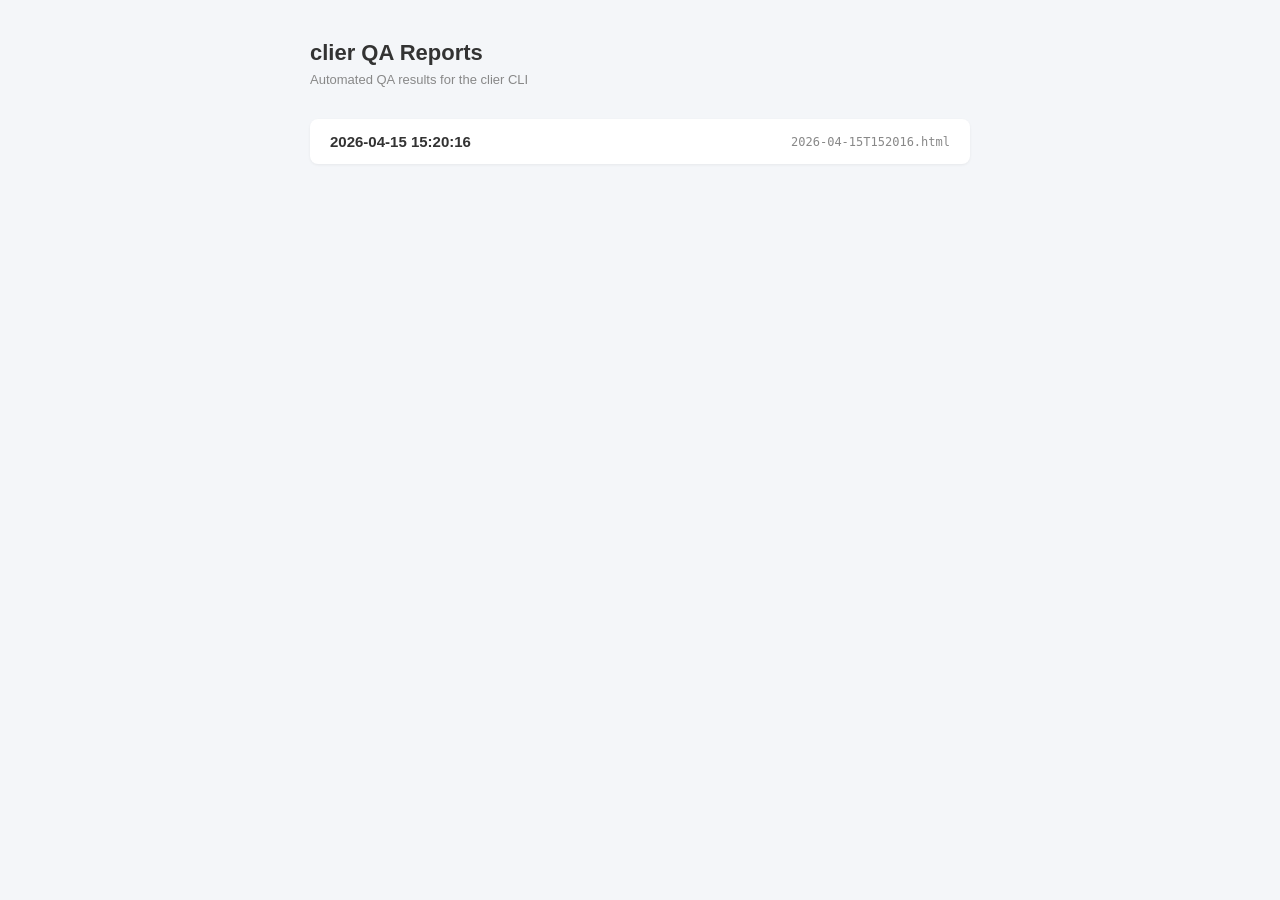
==== commit 44a0e921: "fix: replace GitHub API with static index.json for report list GitHub API rate limit (60/hr unauthen" ====
--- a/index.html
+++ b/index.html
@@ -32,22 +32,19 @@
 (async () => {
   const list = document.getElementById('list');
   try {
-    const res = await fetch('https://api.github.com/repos/jakeraft/clier-qa/contents/reports');
+    const res = await fetch('reports/index.json');
     if (!res.ok) throw new Error(res.statusText);
     const files = await res.json();
-    const htmlFiles = files
-      .filter(f => f.name.endsWith('.html'))
-      .sort((a, b) => b.name.localeCompare(a.name));
+    const sorted = files.sort((a, b) => b.localeCompare(a));
 
-    if (htmlFiles.length === 0) {
+    if (sorted.length === 0) {
       list.innerHTML = '<li class="empty">No reports yet.</li>';
       return;
     }
 
-    list.innerHTML = htmlFiles.map(f => {
-      const name = f.name.replace('.html', '');
-      const display = name.replace('T', ' ').replace(/(\d{2})(\d{2})(\d{2})$/, '$1:$2:$3');
-      return `<li><a href="reports/${f.name}"><span class="report-date">${display}</span><span class="report-file">${f.name}</span></a></li>`;
+    list.innerHTML = sorted.map(name => {
+      const display = name.replace('.html', '').replace('T', ' ').replace(/(\d{2})(\d{2})(\d{2})$/, '$1:$2:$3');
+      return `<li><a href="reports/${name}"><span class="report-date">${display}</span><span class="report-file">${name}</span></a></li>`;
     }).join('');
   } catch (e) {
     list.innerHTML = `<li class="error">Failed to load reports: ${e.message}</li>`;
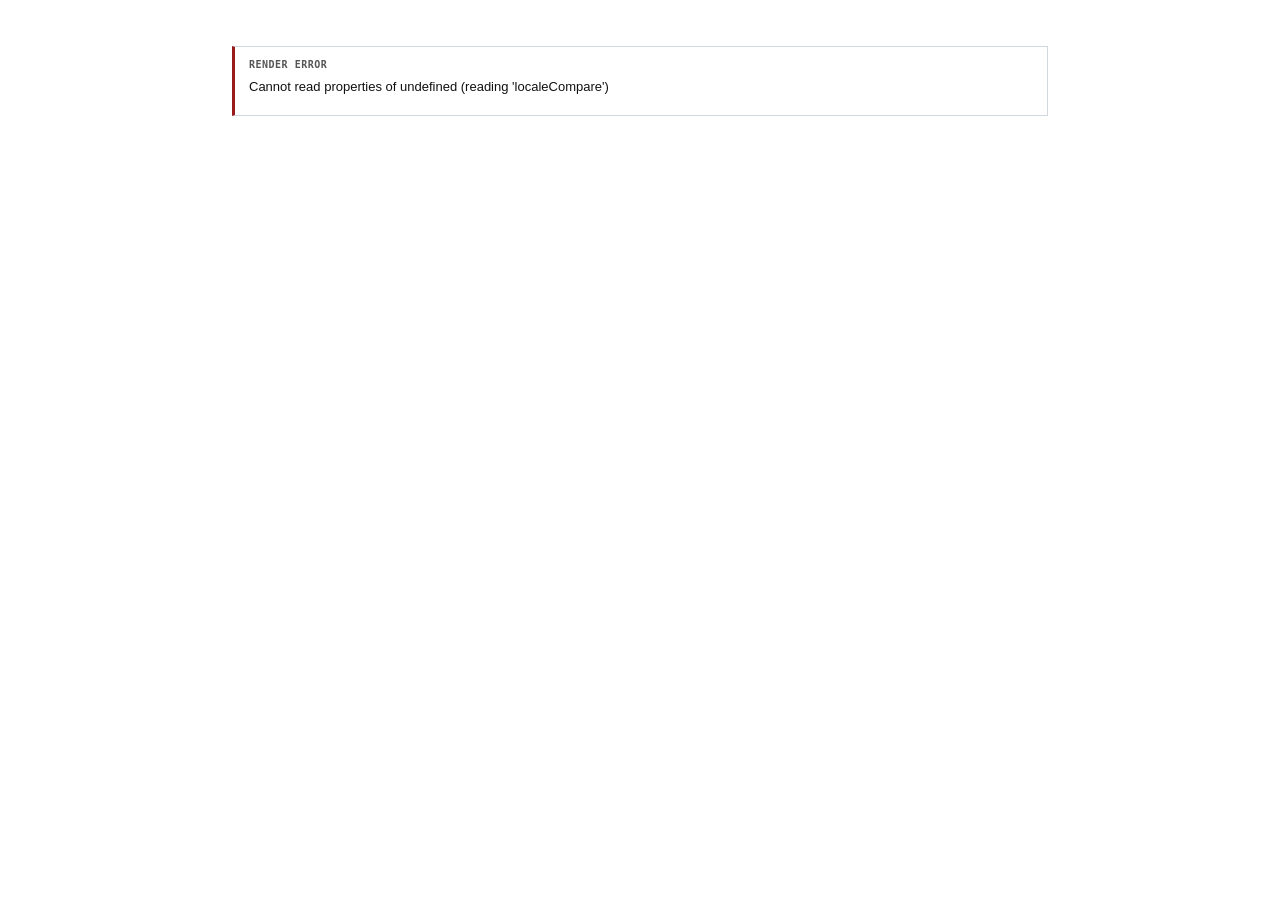
==== commit 043a9cf3: "refactor: migrate to data-driven SPA with report-v2 schema Reports become pure JSON data consumed by" ====
--- a/index.html
+++ b/index.html
@@ -1,55 +1,654 @@
 <!DOCTYPE html>
-<html lang="en">
+<html lang="ko">
 <head>
 <meta charset="UTF-8">
-<title>clier QA Reports</title>
-<style>
-  * { margin:0; padding:0; box-sizing:border-box; }
-  body { font-family: -apple-system, BlinkMacSystemFont, "Segoe UI", Roboto, sans-serif; background:#f4f6f9; color:#333; }
-  .container { max-width:700px; margin:0 auto; padding:40px 20px; }
-  h1 { font-size:22px; font-weight:700; margin-bottom:6px; }
-  .subtitle { font-size:13px; color:#888; margin-bottom:32px; }
-  .report-list { list-style:none; }
-  .report-list li { background:#fff; border-radius:8px; margin-bottom:8px; box-shadow:0 1px 3px rgba(0,0,0,.06); overflow:hidden; }
-  .report-list a { display:flex; align-items:center; justify-content:space-between; padding:14px 20px; text-decoration:none; color:#333; transition:background .15s; }
-  .report-list a:hover { background:#f8f9fa; }
-  .report-date { font-size:15px; font-weight:600; }
-  .report-file { font-size:12px; color:#888; font-family:monospace; }
-  .loading { color:#888; font-size:14px; }
-  .error { color:#e74c3c; font-size:14px; }
-  .empty { color:#888; font-size:14px; font-style:italic; }
-</style>
+<meta name="viewport" content="width=device-width, initial-scale=1">
+<title>clier QA</title>
+<link rel="stylesheet" href="style.css">
 </head>
 <body>
-<div class="container">
-  <h1>clier QA Reports</h1>
-  <p class="subtitle">Automated QA results for the clier CLI</p>
-  <ul class="report-list" id="list">
-    <li class="loading">Loading reports...</li>
-  </ul>
-</div>
+<div id="app" class="doc"></div>
+
 <script>
-(async () => {
-  const list = document.getElementById('list');
+// ─────────────────────────────────────────────────────────────────────────
+// clier QA SPA renderer — consumes report-v2 schema
+// Hash routing:
+//   #/              → list view  (reports/index.json)
+//   #/report/<id>   → detail view (reports/<id>.json)
+// ─────────────────────────────────────────────────────────────────────────
+
+const $app = document.getElementById('app');
+
+// ─── tiny DOM helpers ───
+const h = (tag, attrs = {}, ...children) => {
+  const el = document.createElement(tag);
+  for (const [k, v] of Object.entries(attrs || {})) {
+    if (v === undefined || v === null || v === false) continue;
+    if (k === 'class') el.className = v;
+    else if (k === 'html') el.innerHTML = v;
+    else if (k.startsWith('on')) el.addEventListener(k.slice(2), v);
+    else el.setAttribute(k, v === true ? '' : v);
+  }
+  for (const c of children.flat()) {
+    if (c === null || c === undefined || c === false) continue;
+    el.append(c.nodeType ? c : document.createTextNode(String(c)));
+  }
+  return el;
+};
+const clear = (el) => { while (el.firstChild) el.removeChild(el.firstChild); };
+
+// ─── very small markdown: **bold**, `code` ───
+const inlineMd = (s) => {
+  if (s === undefined || s === null) return '';
+  return String(s)
+    .replace(/&/g, '&amp;')
+    .replace(/</g, '&lt;')
+    .replace(/>/g, '&gt;')
+    .replace(/`([^`]+)`/g, '<code>$1</code>')
+    .replace(/\*\*([^*]+)\*\*/g, '<strong>$1</strong>');
+};
+
+// ─── routing ───
+const parseRoute = () => {
+  const hash = location.hash.replace(/^#\/?/, '');
+  if (!hash) return { name: 'list' };
+  const m = hash.match(/^report\/(.+)$/);
+  if (m) return { name: 'detail', id: decodeURIComponent(m[1]) };
+  return { name: 'list' };
+};
+
+const render = async () => {
+  const route = parseRoute();
+  clear($app);
   try {
-    const res = await fetch('reports/index.json');
-    if (!res.ok) throw new Error(res.statusText);
-    const files = await res.json();
-    const sorted = files.sort((a, b) => b.localeCompare(a));
-
-    if (sorted.length === 0) {
-      list.innerHTML = '<li class="empty">No reports yet.</li>';
-      return;
+    if (route.name === 'list') await renderList();
+    else await renderDetail(route.id);
+  } catch (e) {
+    $app.append(h('div', { class: 'finding fail' },
+      h('div', { class: 'finding-head' }, 'render error'),
+      h('p', {}, String(e.message || e))));
+    throw e;
+  }
+};
+window.addEventListener('hashchange', render);
+window.addEventListener('DOMContentLoaded', render);
+
+// ═══════════════════════════════════════════════════════════════════
+// LIST view
+// ═══════════════════════════════════════════════════════════════════
+async function renderList() {
+  const res = await fetch('reports/index.json', { cache: 'no-cache' });
+  if (!res.ok) throw new Error(`reports/index.json: ${res.status}`);
+  const items = await res.json();
+  items.sort((a, b) => b.id.localeCompare(a.id));
+
+  $app.append(
+    h('div', { class: 'ix-head' },
+      h('h1', {}, 'clier QA Reports'),
+      h('p', { html: 'Black-box QA runs against the clier CLI. Rendered from <code>report-v2</code> schema.' })
+    )
+  );
+
+  const tbody = h('tbody');
+  for (const it of items) {
+    const date = formatDate(it.id);
+    const counts = `${it.counts.pass} P · ${it.counts.fail} F · ${it.counts.error} E · ${it.counts.skip} S`;
+    const href = `#/report/${encodeURIComponent(it.id)}`;
+    const verdictClass = it.verdict === 'pass' ? 'pass' : (it.counts.error > 0 ? 'error' : 'fail');
+    tbody.append(
+      h('tr', {},
+        h('td', { class: 'date' }, h('a', { href }, date)),
+        h('td', {}, h('a', { href }, it.clier_version)),
+        h('td', {}, h('a', { href, html: inlineMd(it.summary) })),
+        h('td', { class: 'counts' }, h('a', { href }, counts)),
+        h('td', { class: `verdict ${verdictClass}` }, h('a', { href }, it.verdict.toUpperCase()))
+      )
+    );
+  }
+
+  $app.append(
+    h('table', { class: 'ix' },
+      h('thead', {},
+        h('tr', {},
+          h('th', {}, 'Run'),
+          h('th', {}, 'clier'),
+          h('th', {}, 'Summary'),
+          h('th', {}, 'Counts'),
+          h('th', {}, 'Verdict'))),
+      tbody),
+    h('footer', {},
+      h('div', {}, `${items.length} reports`),
+      h('div', { html: 'schema <code>report-v2</code>' }))
+  );
+}
+
+// ═══════════════════════════════════════════════════════════════════
+// DETAIL view
+// ═══════════════════════════════════════════════════════════════════
+async function renderDetail(id) {
+  const res = await fetch(`reports/${id}.json`, { cache: 'no-cache' });
+  if (!res.ok) throw new Error(`reports/${id}.json: ${res.status}`);
+  const report = await res.json();
+
+  if (report.schema_version !== 2)
+    throw new Error(`unsupported schema_version: ${report.schema_version}`);
+
+  const counts = deriveCounts(report.checks);
+  const guidance = deriveGuidance(report.checks);
+  const verdict = counts.fail > 0 || counts.error > 0 ? 'FAIL' : 'PASS';
+
+  // crumb
+  $app.append(h('div', { class: 'crumb' },
+    h('a', { href: '#/' }, 'QA Reports'), ' / ', report.run.id));
+
+  // title
+  const subBits = [
+    `Run <code>${report.run.id}</code>`,
+    `Verdict <strong>${verdict}</strong>`
+  ];
+  $app.append(
+    h('div', { class: 'doc-title' }, 'clier QA Report'),
+    h('div', { class: 'doc-sub', html: subBits.join(' · ') })
+  );
+
+  // meta table
+  $app.append(renderMeta(report.run));
+
+  let secIdx = 1;
+
+  // Section 1 — Summary
+  $app.append(renderSummarySection(secIdx++, counts, guidance, report.notes || []));
+
+  // Sections 2..N — phases
+  const phases = [...report.taxonomy.phases].sort((a, b) => a.order - b.order);
+  for (const phase of phases) {
+    const sec = renderPhaseSection(secIdx, phase, report);
+    if (sec) { $app.append(sec); secIdx++; }
+  }
+
+  // footer
+  $app.append(h('footer', {},
+    h('div', { html: `Run <code>${report.run.id}</code>` }),
+    h('div', { html: `Schema <code>report-v${report.schema_version}</code>` })
+  ));
+}
+
+// ─── Sections ───
+
+function renderMeta(run) {
+  const env = run.environment;
+  const started = fmtTs(run.started_at);
+  const finished = fmtTs(run.finished_at);
+  const duration = fmtDuration(run.started_at, run.finished_at);
+  const modes = (env.modes_exercised || []).join(', ') || '—';
+
+  const agentText = `${run.agent.kind}${run.agent.model ? ' / ' + run.agent.model : ''}`;
+
+  return h('table', { class: 'meta' },
+    h('tbody', {},
+      h('tr', {},
+        h('th', {}, 'Started'), h('td', {}, started),
+        h('th', {}, 'Finished'), h('td', {}, finished)),
+      h('tr', {},
+        h('th', {}, 'Duration'), h('td', {}, duration),
+        h('th', {}, 'OS'), h('td', {}, env.os)),
+      h('tr', {},
+        h('th', {}, 'clier'), h('td', {}, 'v' + env.clier_version),
+        h('th', {}, 'Agent'), h('td', { class: 'narrow' }, agentText)),
+      h('tr', {},
+        h('th', {}, 'Auth'), h('td', {}, env.auth_target),
+        h('th', {}, 'Prefix'), h('td', {}, env.disposable_prefix)),
+      h('tr', {},
+        h('th', {}, 'Modes'), h('td', { class: 'narrow' }, modes),
+        h('th', {}, 'Schema'), h('td', {}, 'report-v2'))
+    )
+  );
+}
+
+function renderSummarySection(num, counts, guidance, notes) {
+  const section = h('section', {});
+  section.append(h('h2', { html: `<span class="num">${num}.</span>Summary` }));
+
+  section.append(h('table', { class: 't' },
+    h('thead', {},
+      h('tr', {},
+        h('th', {}, 'Tests'), h('th', {}, 'Pass'), h('th', {}, 'Fail'),
+        h('th', {}, 'Error'), h('th', {}, 'Skip'),
+        h('th', {}, 'Good'), h('th', {}, 'Poor'), h('th', {}, 'Missing'))),
+    h('tbody', {},
+      h('tr', {},
+        h('td', { class: 'num' }, counts.total),
+        h('td', { class: 'st pass' }, counts.pass),
+        h('td', { class: 'st fail' }, counts.fail),
+        h('td', { class: 'st error' }, counts.error),
+        h('td', { class: 'st skip' }, counts.skip),
+        h('td', { class: 'gd good' }, guidance.good),
+        h('td', { class: 'gd poor' }, guidance.poor),
+        h('td', { class: 'gd missing' }, guidance.missing)))
+  ));
+
+  // top-level notes (phase===null) appear inside Summary section
+  for (const n of notes.filter(n => n.phase === null)) {
+    section.append(renderNote(n));
+  }
+
+  return section;
+}
+
+function renderPhaseSection(num, phase, report) {
+  const checks = (report.checks || []).filter(c => c.phase === phase.id);
+  const notes = (report.notes || []).filter(n => n.phase === phase.id);
+  const artifacts = (report.artifacts || []).filter(a => a.phase === phase.id);
+
+  // If phase has nothing, skip
+  if (!checks.length && !notes.length && !artifacts.length) return null;
+
+  const chipText = phaseChipText(checks);
+  const sec = h('section', {});
+  sec.append(h('h2', {
+    html: `<span class="num">${num}.</span>Phase ${phase.order} — ${escapeHtml(phase.name)}` +
+      (chipText ? ` <span class="chip">${chipText}</span>` : '')
+  }));
+
+  // notes with kind=summary/exploratory are lead paragraphs
+  const leadNotes = notes.filter(n => ['summary', 'exploratory'].includes(n.kind));
+  const otherNotes = notes.filter(n => !['summary', 'exploratory'].includes(n.kind));
+  for (const n of leadNotes) sec.append(renderNote(n, true));
+
+  // artifacts (tables / checklists / kv)
+  for (const a of artifacts) sec.append(renderArtifact(a));
+
+  // complex checks first (scenarios / observations), then command rows in a table
+  const complexChecks = checks.filter(c => c.evidence.kind !== 'command');
+  const commandChecks = checks.filter(c => c.evidence.kind === 'command');
+
+  let subIdx = 1;
+  for (const c of complexChecks) {
+    if (c.evidence.kind === 'scenario') sec.append(renderScenario(num, subIdx++, c));
+    else if (c.evidence.kind === 'observation') sec.append(renderObservation(num, subIdx++, c));
+  }
+
+  if (commandChecks.length) {
+    if (complexChecks.length) sec.append(h('h4', {},
+      `${num}.${subIdx++} Other checks`));
+    sec.append(renderCommandTable(num, commandChecks, phase));
+  }
+
+  // remaining notes (warning etc.)
+  for (const n of otherNotes) sec.append(renderNote(n));
+
+  return sec;
+}
+
+// ─── renderers per primitive ───
+
+function renderNote(note, isLead) {
+  const cls = `note ${note.kind === 'warning' ? 'warn' : ''} finding` +
+    (note.kind === 'warning' ? ' warn' : '') +
+    (note.kind === 'summary' || note.kind === 'exploratory' ? '' : '');
+
+  if (note.kind === 'warning') {
+    return h('div', { class: 'finding warn' },
+      note.subhead ? h('div', { class: 'finding-head' }, note.subhead) : null,
+      h('p', { html: inlineMd(note.body) })
+    );
+  }
+  // summary / exploratory / detail — paragraph
+  const wrap = h('div', {});
+  if (note.subhead) wrap.append(h('h4', {}, note.subhead));
+  wrap.append(h('p', { html: inlineMd(note.body) }));
+  return wrap;
+}
+
+function renderArtifact(a) {
+  if (a.kind === 'table') return renderArtTable(a);
+  if (a.kind === 'checklist') return renderArtChecklist(a);
+  if (a.kind === 'kv') return renderArtKV(a);
+  return h('p', {}, `(unsupported artifact kind: ${a.kind})`);
+}
+
+function renderArtTable(a) {
+  const wrap = h('div', {});
+  if (a.subhead) wrap.append(h('h4', {}, a.subhead));
+  const thead = h('thead', {}, h('tr', {},
+    ...a.columns.map(c => h('th', {}, titleCase(c)))));
+  const tbody = h('tbody', {},
+    ...a.rows.map(row => h('tr', {},
+      ...a.columns.map((col, i) => {
+        const v = row[col];
+        const isNum = typeof v === 'number';
+        return h('td', { class: isNum ? 'num' : '' },
+          v === null || v === undefined ? '' : h('span', { html: renderCell(v, col) }));
+      })
+    )));
+  wrap.append(h('table', { class: 't' }, thead, tbody));
+  return wrap;
+}
+
+function renderCell(v, col) {
+  if (typeof v !== 'string') return escapeHtml(v);
+  // wrap mono-looking strings (refs, IDs, versions) in <code>
+  if (/^(?:@?[\w./-]+|v\d+|—)$/.test(v) || col === 'ref' || col === 'before' || col === 'after' || col === 'trigger' || col === 'command')
+    return `<code>${escapeHtml(v)}</code>`;
+  return escapeHtml(v);
+}
+
+function renderArtChecklist(a) {
+  const wrap = h('div', {});
+  if (a.subhead) wrap.append(h('h4', {}, a.subhead));
+  const thead = h('thead', {}, h('tr', {},
+    h('th', {}, 'Path'), h('th', { class: 'col-st' }, 'Status'), h('th', {}, 'Note')));
+  const tbody = h('tbody', {},
+    ...a.items.map(it => h('tr', {},
+      h('td', { html: inlineMd(it.label) }),
+      h('td', { class: `st ${it.status}` }, it.status.toUpperCase()),
+      h('td', {}, it.note || '')))
+  );
+  wrap.append(h('table', { class: 't' }, thead, tbody));
+  return wrap;
+}
+
+function renderArtKV(a) {
+  const wrap = h('div', {});
+  if (a.subhead) wrap.append(h('h4', {}, a.subhead));
+  const tbody = h('tbody', {},
+    ...a.pairs.map(p => h('tr', {},
+      h('th', {}, p.key),
+      h('td', {}, String(p.value))))
+  );
+  wrap.append(h('table', { class: 'meta' }, tbody));
+  return wrap;
+}
+
+function renderCommandTable(sectionNum, checks, phase) {
+  const hasGuidance = checks.some(c => c.guidance);
+  const thead = h('thead', {}, h('tr', {},
+    h('th', { class: 'col-num' }, '#'),
+    h('th', {}, 'Check'),
+    h('th', { class: 'col-src' }, 'Src'),
+    h('th', { class: 'col-st' }, 'Status'),
+    hasGuidance ? h('th', { class: 'col-gd' }, 'Guidance') : null,
+    h('th', {}, 'Evidence / Reason')
+  ));
+
+  const tbody = h('tbody');
+  checks.forEach((c, i) => {
+    tbody.append(renderCheckRow(`${sectionNum}.${i + 1}`, c, hasGuidance));
+  });
+
+  return h('table', { class: 't' }, thead, tbody);
+}
+
+function renderCheckRow(numStr, c, withGuidance) {
+  const ev = c.evidence;
+  const evidenceCell = h('td', {});
+
+  // status-specific leading blocks
+  if (c.status === 'skip' && c.skip_reason) {
+    evidenceCell.append(h('em', {}, c.skip_reason));
+  } else if (c.status === 'error' && c.error_detail) {
+    evidenceCell.append(h('span', { class: 'ev fail', html: escapeHtml(c.error_detail) }));
+  } else if (c.status === 'fail' && c.fail_note) {
+    // fail_note goes below command evidence
+  }
+
+  // command evidence blocks
+  if (ev.kind === 'command') {
+    const parts = [];
+    if (ev.command)
+      parts.push(`<span class="ev-label">cmd</span><code>${escapeHtml(ev.command)}</code>`);
+    if (ev.exit_code !== undefined)
+      parts.push(`<span class="ev-label">exit</span>${ev.exit_code}`);
+    if (ev.stdout_excerpt)
+      parts.push(`<span class="ev-label">stdout</span>${escapeHtml(ev.stdout_excerpt)}`);
+    if (ev.stderr_excerpt)
+      parts.push(`<span class="ev-label">stderr</span>${escapeHtml(ev.stderr_excerpt)}`);
+
+    if (parts.length) {
+      const evEl = h('span', { class: 'ev' + (c.status === 'fail' || c.status === 'error' ? ' fail' : '') });
+      evEl.innerHTML = parts.join('  ');
+      evidenceCell.append(evEl);
     }
 
-    list.innerHTML = sorted.map(name => {
-      const display = name.replace('.html', '').replace('T', ' ').replace(/(\d{2})(\d{2})(\d{2})$/, '$1:$2:$3');
-      return `<li><a href="reports/${name}"><span class="report-date">${display}</span><span class="report-file">${name}</span></a></li>`;
-    }).join('');
-  } catch (e) {
-    list.innerHTML = `<li class="error">Failed to load reports: ${e.message}</li>`;
-  }
-})();
+    if (ev.expectations && ev.expectations.length) {
+      evidenceCell.append(renderExpectations(ev.expectations));
+    }
+  }
+
+  // fail note
+  if (c.status === 'fail' && c.fail_note) {
+    evidenceCell.append(h('span', { class: 'ev fail', html: escapeHtml(c.fail_note) }));
+  }
+
+  // agent rationale
+  if (c.source === 'agent' && c.rationale) {
+    evidenceCell.append(h('span', { class: 'ev', html: escapeHtml(c.rationale) }));
+  }
+
+  const cells = [
+    h('td', { class: 'num' }, numStr),
+    h('td', { html: inlineMd(c.title) }),
+    h('td', { class: 'src' }, c.source),
+    h('td', { class: `st ${c.status}` }, c.status.toUpperCase())
+  ];
+  if (withGuidance) {
+    cells.push(c.guidance ? h('td', { class: `gd ${c.guidance}` }, c.guidance.toUpperCase()) : h('td', {}, ''));
+  }
+  cells.push(evidenceCell);
+
+  return h('tr', {}, ...cells);
+}
+
+function renderExpectations(exps) {
+  if (!exps.length) return null;
+  const lines = exps.map(e => {
+    const mark = e.pass ? '✓' : '✗';
+    if (e.kind === 'json_path_equals')
+      return `${mark} ${e.path} == ${JSON.stringify(e.expected)}${e.actual !== undefined ? ` (actual ${JSON.stringify(e.actual)})` : ''}`;
+    if (e.kind === 'exit_code')
+      return `${mark} exit_code ${e.expected}`;
+    if (e.kind === 'stderr_contains')
+      return `${mark} stderr contains ${JSON.stringify(e.expected)}`;
+    if (e.kind === 'stdout_contains')
+      return `${mark} stdout contains ${JSON.stringify(e.expected)}`;
+    if (e.kind === 'custom')
+      return `${mark} ${e.note || ''}`;
+    return `${mark} ${e.kind}`;
+  }).join('\n');
+  return h('span', { class: 'ev', html: `<span class="ev-label">verify</span>${escapeHtml(lines)}` });
+}
+
+function renderScenario(sectionNum, subIdx, c) {
+  const s = c.evidence;
+  const isFail = c.status === 'fail';
+  const wrap = h('div', {});
+
+  wrap.append(h('h3', {
+    html: `<span class="num">${sectionNum}.${subIdx}</span>Scenario — ${escapeHtml(c.title.replace(/^Scenario\s*—\s*/i, ''))}` +
+      (isFail ? ' <span style="color:var(--c-fail);font-family:var(--font-mono);font-size:11px;font-weight:700;letter-spacing:0.5px;">· FAIL</span>' : '')
+  }));
+
+  const outcomeDL = h('dl', { class: 'outcome' });
+  if (s.precondition) {
+    outcomeDL.append(h('dt', {}, 'precondition'), h('dd', {}, s.precondition));
+  }
+  if (s.expected_outcome) {
+    outcomeDL.append(h('dt', {}, 'expected'), h('dd', {}, s.expected_outcome));
+  }
+  if (s.actual_outcome) {
+    const cls = isFail ? 'fail' : 'pass';
+    outcomeDL.append(h('dt', {}, 'actual'), h('dd', { class: cls }, s.actual_outcome));
+  }
+
+  const scenarioBox = h('div', { class: `scenario ${isFail ? 'fail' : ''}` }, outcomeDL);
+
+  // steps table
+  const thead = h('thead', {}, h('tr', {},
+    h('th', { class: 'col-num' }, '#'),
+    h('th', { class: 'col-role' }, 'Role'),
+    h('th', {}, 'Action'),
+    h('th', { class: 'col-st' }, 'Status'),
+    h('th', { class: 'col-dur' }, 'Dur')
+  ));
+  const tbody = h('tbody');
+  (s.steps || []).forEach((st, i) => tbody.append(renderStepRow(i + 1, st)));
+  scenarioBox.append(h('table', { class: 't steps' }, thead, tbody));
+  wrap.append(scenarioBox);
+
+  // fail note
+  if (c.fail_note) {
+    wrap.append(h('div', { class: 'finding fail' },
+      h('div', { class: 'finding-head' }, 'impact · symptom'),
+      h('p', { html: inlineMd(c.fail_note) })
+    ));
+  }
+
+  return wrap;
+}
+
+function renderStepRow(num, st) {
+  const body = h('td', {});
+  body.append(h('span', { class: 'step-label', html: inlineMd(st.label) }));
+
+  if (st.command) {
+    body.append(h('span', { class: 'ev', html: `<code>${escapeHtml(st.command)}</code>` }));
+  }
+  if (st.fs_op) {
+    body.append(h('span', { class: 'ev', html: `<code>${escapeHtml(st.fs_op.kind)} ${escapeHtml(st.fs_op.path)}${st.fs_op.summary ? ' (' + escapeHtml(st.fs_op.summary) + ')' : ''}</code>` }));
+  }
+
+  const evParts = [];
+  if (st.exit_code !== undefined) evParts.push(`<span class="ev-label">exit</span>${st.exit_code}`);
+  if (st.stdout_excerpt) evParts.push(`<span class="ev-label">stdout</span>${escapeHtml(st.stdout_excerpt)}`);
+  if (st.stderr_excerpt) evParts.push(`<span class="ev-label">stderr</span>${escapeHtml(st.stderr_excerpt)}`);
+  if (evParts.length) {
+    body.append(h('span', { class: 'ev' + (st.status === 'fail' ? ' fail' : ''), html: evParts.join('  ') }));
+  }
+
+  if (st.captured) {
+    const entries = Object.entries(st.captured).map(([k, v]) => `${k}=${v}`).join('; ');
+    body.append(h('span', { class: 'captured' }, entries));
+  }
+
+  if (st.expectations && st.expectations.length) {
+    body.append(renderExpectations(st.expectations));
+  }
+
+  if (st.status === 'skip' && st.skip_reason) {
+    body.append(h('span', { class: 'ev', html: `<em>${escapeHtml(st.skip_reason)}</em>` }));
+  }
+
+  return h('tr', { class: `step ${st.status}` },
+    h('td', { class: 'num' }, num),
+    h('td', { class: `role ${st.role || ''}` }, st.role === 'assertion' ? 'assert' : (st.role || '')),
+    body,
+    h('td', { class: `st ${st.status}` }, st.status.toUpperCase()),
+    h('td', { class: 'dur' }, st.duration_ms !== undefined ? fmtMs(st.duration_ms) : '—')
+  );
+}
+
+function renderObservation(sectionNum, subIdx, c) {
+  const isFail = c.status === 'fail';
+  const wrap = h('div', {});
+  wrap.append(h('h3', {
+    html: `<span class="num">${sectionNum}.${subIdx}</span>Observation — ${escapeHtml(c.title.replace(/^Observation\s*—\s*/i, ''))}`
+  }));
+
+  const finding = h('div', { class: `finding ${isFail ? 'fail' : ''}` });
+  finding.append(h('div', { class: 'finding-head' },
+    `observation · source ${c.source} · status ${c.status}`
+  ));
+
+  if (c.rationale) {
+    finding.append(h('p', { html: inlineMd(c.rationale) }));
+  }
+
+  // references
+  if (c.evidence.references && c.evidence.references.length) {
+    for (const ref of c.evidence.references) {
+      if (ref.label) finding.append(h('span', { class: 'excerpt-label' }, ref.label));
+      if (ref.excerpt) finding.append(h('div', { class: 'excerpt' }, ref.excerpt));
+      else if (ref.url) finding.append(h('div', { class: 'excerpt' }, ref.url));
+    }
+  }
+
+  wrap.append(finding);
+
+  if (c.fail_note) {
+    wrap.append(h('div', { class: 'finding warn' },
+      h('div', { class: 'finding-head' }, 'suggested remediation'),
+      h('p', { html: inlineMd(c.fail_note) })
+    ));
+  }
+
+  return wrap;
+}
+
+// ─── derived values ───
+
+function deriveCounts(checks) {
+  const c = { total: checks.length, pass: 0, fail: 0, error: 0, skip: 0 };
+  for (const check of checks) c[check.status] = (c[check.status] || 0) + 1;
+  return c;
+}
+
+function deriveGuidance(checks) {
+  const g = { good: 0, poor: 0, missing: 0 };
+  for (const c of checks) if (c.guidance) g[c.guidance] = (g[c.guidance] || 0) + 1;
+  return g;
+}
+
+function phaseChipText(checks) {
+  if (!checks.length) return '';
+  const c = deriveCounts(checks);
+  const parts = [];
+  if (c.pass)  parts.push(`${c.pass}P`);
+  if (c.fail)  parts.push(`${c.fail}F`);
+  if (c.error) parts.push(`${c.error}E`);
+  if (c.skip)  parts.push(`${c.skip}S`);
+  return parts.join(' / ');
+}
+
+// ─── utils ───
+
+function formatDate(id) {
+  const m = id.match(/^(\d{4}-\d{2}-\d{2})T(\d{2})(\d{2})/);
+  if (!m) return id;
+  return `${m[1]} ${m[2]}:${m[3]}`;
+}
+
+function fmtTs(iso) {
+  try {
+    const d = new Date(iso);
+    const pad = (n) => String(n).padStart(2, '0');
+    return `${d.getFullYear()}-${pad(d.getMonth()+1)}-${pad(d.getDate())} ${pad(d.getHours())}:${pad(d.getMinutes())}:${pad(d.getSeconds())} KST`;
+  } catch { return iso; }
+}
+
+function fmtDuration(a, b) {
+  const ms = new Date(b) - new Date(a);
+  if (!isFinite(ms) || ms < 0) return '—';
+  const s = Math.floor(ms / 1000);
+  const m = Math.floor(s / 60);
+  return `${m}m ${s % 60}s`;
+}
+
+function fmtMs(ms) {
+  if (ms >= 1000) return (ms / 1000).toFixed(1) + 's';
+  return ms + 'ms';
+}
+
+function escapeHtml(s) {
+  if (s === null || s === undefined) return '';
+  return String(s)
+    .replace(/&/g, '&amp;')
+    .replace(/</g, '&lt;')
+    .replace(/>/g, '&gt;');
+}
+
+function titleCase(s) {
+  return s.replace(/[_-]/g, ' ').replace(/\b\w/g, c => c.toUpperCase());
+}
 </script>
 </body>
 </html>
--- a/style.css
+++ b/style.css
@@ -0,0 +1,440 @@
+/* clier QA — sober document style */
+
+*, *::before, *::after { box-sizing: border-box; margin: 0; padding: 0; }
+
+:root {
+  --c-text: #111;
+  --c-muted: #555;
+  --c-faint: #888;
+  --c-border: #d0d7de;
+  --c-border-strong: #1a1a1a;
+  --c-bg: #fff;
+  --c-bg-alt: #f6f8fa;
+  --c-pass: #065f46;
+  --c-fail: #991b1b;
+  --c-skip: #6b7280;
+  --c-error: #92400e;
+  --font-sans: -apple-system, BlinkMacSystemFont, 'Segoe UI', Roboto, 'Helvetica Neue', sans-serif;
+  --font-mono: ui-monospace, SFMono-Regular, Menlo, Consolas, monospace;
+}
+
+html { -webkit-text-size-adjust: 100%; }
+body {
+  font-family: var(--font-sans);
+  font-size: 13px;
+  line-height: 1.55;
+  color: var(--c-text);
+  background: var(--c-bg);
+}
+a { color: inherit; }
+
+.doc { max-width: 880px; margin: 0 auto; padding: 36px 32px 80px; }
+
+/* crumb */
+.crumb {
+  font-size: 11px;
+  color: var(--c-muted);
+  margin-bottom: 20px;
+  padding-bottom: 8px;
+  border-bottom: 1px solid var(--c-border);
+}
+.crumb a { color: var(--c-muted); text-decoration: none; }
+.crumb a:hover { text-decoration: underline; color: var(--c-text); }
+
+/* title */
+.doc-title {
+  font-size: 15px;
+  font-weight: 700;
+  letter-spacing: 0.4px;
+  text-transform: uppercase;
+  padding-bottom: 8px;
+  border-bottom: 2px solid var(--c-text);
+  margin-bottom: 10px;
+}
+.doc-sub {
+  font-size: 12px;
+  color: var(--c-muted);
+  margin-bottom: 20px;
+}
+.doc-sub code { font-family: var(--font-mono); font-size: 11px; }
+
+/* metadata table */
+table.meta {
+  width: 100%;
+  border-collapse: collapse;
+  font-size: 12px;
+  margin-bottom: 22px;
+  border: 1px solid var(--c-border);
+}
+table.meta th, table.meta td {
+  padding: 5px 10px;
+  border: 1px solid var(--c-border);
+  text-align: left;
+  vertical-align: top;
+}
+table.meta th {
+  width: 130px;
+  background: var(--c-bg-alt);
+  font-weight: 600;
+  text-transform: uppercase;
+  font-size: 10px;
+  letter-spacing: 0.4px;
+  color: var(--c-muted);
+}
+table.meta td { font-family: var(--font-mono); font-size: 12px; }
+table.meta td.narrow { font-family: var(--font-sans); }
+
+/* section heading */
+section { margin-top: 26px; }
+section > h2 {
+  font-size: 13px;
+  font-weight: 700;
+  letter-spacing: 0.4px;
+  text-transform: uppercase;
+  padding-bottom: 4px;
+  border-bottom: 1px solid var(--c-text);
+  margin-bottom: 10px;
+}
+section > h2 .num { color: var(--c-muted); margin-right: 8px; font-family: var(--font-mono); font-weight: 700; }
+section > h2 .chip {
+  float: right;
+  font-family: var(--font-mono);
+  font-size: 10px;
+  font-weight: 700;
+  color: var(--c-muted);
+  letter-spacing: 0.4px;
+}
+section h3 {
+  font-size: 12px;
+  font-weight: 700;
+  margin: 14px 0 6px;
+}
+section h3 .num {
+  color: var(--c-muted);
+  margin-right: 8px;
+  font-family: var(--font-mono);
+}
+section h4 {
+  font-size: 10px;
+  font-weight: 700;
+  margin: 10px 0 4px;
+  color: var(--c-muted);
+  text-transform: uppercase;
+  letter-spacing: 0.4px;
+}
+
+p {
+  font-size: 13px;
+  margin-bottom: 8px;
+  line-height: 1.55;
+}
+p code, td code, li code {
+  font-family: var(--font-mono);
+  font-size: 12px;
+  background: var(--c-bg-alt);
+  padding: 0 3px;
+  border-radius: 2px;
+}
+
+/* main data tables */
+table.t {
+  width: 100%;
+  border-collapse: collapse;
+  font-size: 12px;
+  margin-bottom: 10px;
+}
+table.t thead th {
+  padding: 6px 10px;
+  background: var(--c-text);
+  color: #fff;
+  text-align: left;
+  font-size: 10px;
+  text-transform: uppercase;
+  letter-spacing: 0.5px;
+  font-weight: 700;
+  border-right: 1px solid #333;
+  white-space: nowrap;
+}
+table.t thead th:last-child { border-right: none; }
+table.t tbody td {
+  padding: 6px 10px;
+  border-bottom: 1px solid var(--c-border);
+  border-right: 1px solid var(--c-border);
+  vertical-align: top;
+  line-height: 1.45;
+}
+table.t tbody td:first-child { border-left: 1px solid var(--c-border); }
+table.t tbody td:last-child  { border-right: 1px solid var(--c-border); }
+table.t tbody tr:nth-child(even) td { background: var(--c-bg-alt); }
+
+table.t code {
+  font-family: var(--font-mono);
+  font-size: 11px;
+  background: rgba(0,0,0,0.04);
+  padding: 0 3px;
+  border-radius: 2px;
+}
+
+/* status / source / guidance cells */
+.col-st { width: 68px; }
+.col-src { width: 64px; }
+.col-gd { width: 78px; }
+.col-num { width: 44px; }
+.col-role { width: 76px; }
+.col-dur { width: 60px; }
+
+.st {
+  font-family: var(--font-mono);
+  font-weight: 700;
+  font-size: 11px;
+  letter-spacing: 0.5px;
+  text-align: center;
+  white-space: nowrap;
+}
+.st.pass  { color: var(--c-pass); }
+.st.fail  { color: var(--c-fail); }
+.st.skip  { color: var(--c-skip); }
+.st.error { color: var(--c-error); }
+
+.src {
+  font-family: var(--font-mono);
+  font-size: 10px;
+  text-transform: uppercase;
+  letter-spacing: 0.4px;
+  color: var(--c-muted);
+  text-align: center;
+}
+
+.gd {
+  font-family: var(--font-mono);
+  font-size: 10px;
+  letter-spacing: 0.5px;
+  text-transform: uppercase;
+  font-weight: 700;
+  text-align: center;
+}
+.gd.good    { color: var(--c-pass); }
+.gd.poor    { color: var(--c-error); }
+.gd.missing { color: var(--c-fail); }
+
+.num {
+  font-family: var(--font-mono);
+  text-align: right;
+  color: var(--c-muted);
+  font-size: 11px;
+}
+
+.role {
+  font-family: var(--font-mono);
+  font-size: 10px;
+  text-transform: uppercase;
+  letter-spacing: 0.4px;
+  color: var(--c-muted);
+}
+.role.assertion { color: var(--c-text); font-weight: 700; }
+
+.dur {
+  font-family: var(--font-mono);
+  font-size: 10px;
+  color: var(--c-muted);
+  text-align: right;
+  white-space: nowrap;
+}
+
+/* evidence block inside a cell */
+.ev {
+  display: block;
+  font-family: var(--font-mono);
+  font-size: 10px;
+  color: var(--c-muted);
+  margin-top: 4px;
+  white-space: pre-wrap;
+  word-break: break-all;
+}
+.ev.fail { color: var(--c-fail); }
+.ev-label {
+  display: inline-block;
+  font-family: var(--font-sans);
+  font-size: 9px;
+  text-transform: uppercase;
+  letter-spacing: 0.4px;
+  color: var(--c-faint);
+  margin-right: 4px;
+  font-weight: 700;
+}
+
+/* finding block (observation / scenario fail) */
+.finding {
+  border: 1px solid var(--c-border);
+  border-left: 3px solid var(--c-text);
+  padding: 10px 14px;
+  margin: 10px 0 14px;
+  background: var(--c-bg);
+}
+.finding.fail { border-left-color: var(--c-fail); }
+.finding.error { border-left-color: var(--c-error); }
+.finding.warn { border-left-color: var(--c-error); background: #fffbeb; }
+
+.finding-head {
+  font-family: var(--font-mono);
+  font-size: 10px;
+  letter-spacing: 0.5px;
+  text-transform: uppercase;
+  color: var(--c-muted);
+  margin-bottom: 4px;
+  font-weight: 700;
+}
+.finding h3 { margin: 0 0 6px; font-size: 13px; font-weight: 700; }
+
+.excerpt {
+  font-family: var(--font-mono);
+  font-size: 11px;
+  background: var(--c-bg-alt);
+  border: 1px solid var(--c-border);
+  padding: 6px 8px;
+  margin: 6px 0;
+  white-space: pre-wrap;
+  color: var(--c-text);
+  line-height: 1.5;
+}
+.excerpt-label {
+  display: block;
+  font-family: var(--font-sans);
+  font-size: 10px;
+  text-transform: uppercase;
+  letter-spacing: 0.4px;
+  color: var(--c-muted);
+  margin: 8px 0 3px;
+  font-weight: 700;
+}
+.excerpt-label:first-child { margin-top: 0; }
+
+/* scenario sub-block */
+.scenario {
+  border: 1px solid var(--c-border);
+  padding: 10px 14px;
+  margin: 8px 0 16px;
+  background: var(--c-bg);
+}
+.scenario.fail { border-left: 3px solid var(--c-fail); padding-left: 12px; }
+.scenario-title {
+  font-size: 12px;
+  font-weight: 700;
+  margin-bottom: 6px;
+}
+
+dl.outcome {
+  display: grid;
+  grid-template-columns: 110px 1fr;
+  gap: 3px 10px;
+  font-size: 11px;
+  margin-bottom: 8px;
+  padding: 6px 8px;
+  background: var(--c-bg-alt);
+  border-left: 2px solid var(--c-border-strong);
+}
+dl.outcome dt {
+  font-size: 10px;
+  text-transform: uppercase;
+  letter-spacing: 0.4px;
+  color: var(--c-muted);
+  font-weight: 700;
+}
+dl.outcome dd { font-family: var(--font-mono); font-size: 11px; }
+dl.outcome dd.pass { color: var(--c-pass); }
+dl.outcome dd.fail { color: var(--c-fail); }
+
+/* captured */
+.captured {
+  display: inline-block;
+  font-family: var(--font-mono);
+  font-size: 10px;
+  color: var(--c-text);
+  background: #ecfdf5;
+  padding: 1px 5px;
+  border: 1px solid #a7f3d0;
+  margin: 2px 0 0;
+}
+.captured::before {
+  content: 'captured';
+  font-family: var(--font-sans);
+  text-transform: uppercase;
+  letter-spacing: 0.3px;
+  font-size: 8px;
+  color: #065f46;
+  margin-right: 4px;
+  font-weight: 700;
+}
+
+/* footer */
+footer {
+  margin-top: 40px;
+  padding-top: 10px;
+  border-top: 1px solid var(--c-border);
+  font-size: 11px;
+  color: var(--c-muted);
+  display: flex; justify-content: space-between;
+}
+footer code { font-family: var(--font-mono); }
+
+/* index */
+.ix-head { margin-bottom: 20px; }
+.ix-head h1 {
+  font-size: 16px;
+  font-weight: 700;
+  letter-spacing: 0.4px;
+  text-transform: uppercase;
+  padding-bottom: 8px;
+  border-bottom: 2px solid var(--c-text);
+  margin-bottom: 10px;
+}
+.ix-head p { font-size: 12px; color: var(--c-muted); }
+.ix-head p code { font-family: var(--font-mono); font-size: 11px; }
+
+table.ix {
+  width: 100%;
+  border-collapse: collapse;
+  font-size: 12px;
+}
+table.ix thead th {
+  padding: 6px 10px;
+  background: var(--c-text);
+  color: #fff;
+  text-align: left;
+  font-size: 10px;
+  text-transform: uppercase;
+  letter-spacing: 0.5px;
+  font-weight: 700;
+  border-right: 1px solid #333;
+  white-space: nowrap;
+}
+table.ix thead th:last-child { border-right: none; }
+table.ix tbody td {
+  padding: 8px 10px;
+  border-bottom: 1px solid var(--c-border);
+  border-right: 1px solid var(--c-border);
+  vertical-align: top;
+}
+table.ix tbody td:first-child { border-left: 1px solid var(--c-border); }
+table.ix tbody td:last-child  { border-right: 1px solid var(--c-border); }
+table.ix tbody tr:hover td { background: var(--c-bg-alt); cursor: pointer; }
+table.ix a { text-decoration: none; color: inherit; display: block; }
+table.ix td.date {
+  font-family: var(--font-mono);
+  white-space: nowrap;
+  font-weight: 600;
+}
+table.ix td.counts {
+  font-family: var(--font-mono);
+  font-size: 11px;
+  white-space: nowrap;
+}
+table.ix td.verdict {
+  font-family: var(--font-mono);
+  font-weight: 700;
+  letter-spacing: 0.4px;
+  white-space: nowrap;
+}
+table.ix td.verdict.pass { color: var(--c-pass); }
+table.ix td.verdict.fail { color: var(--c-fail); }
+table.ix td.verdict.error { color: var(--c-error); }
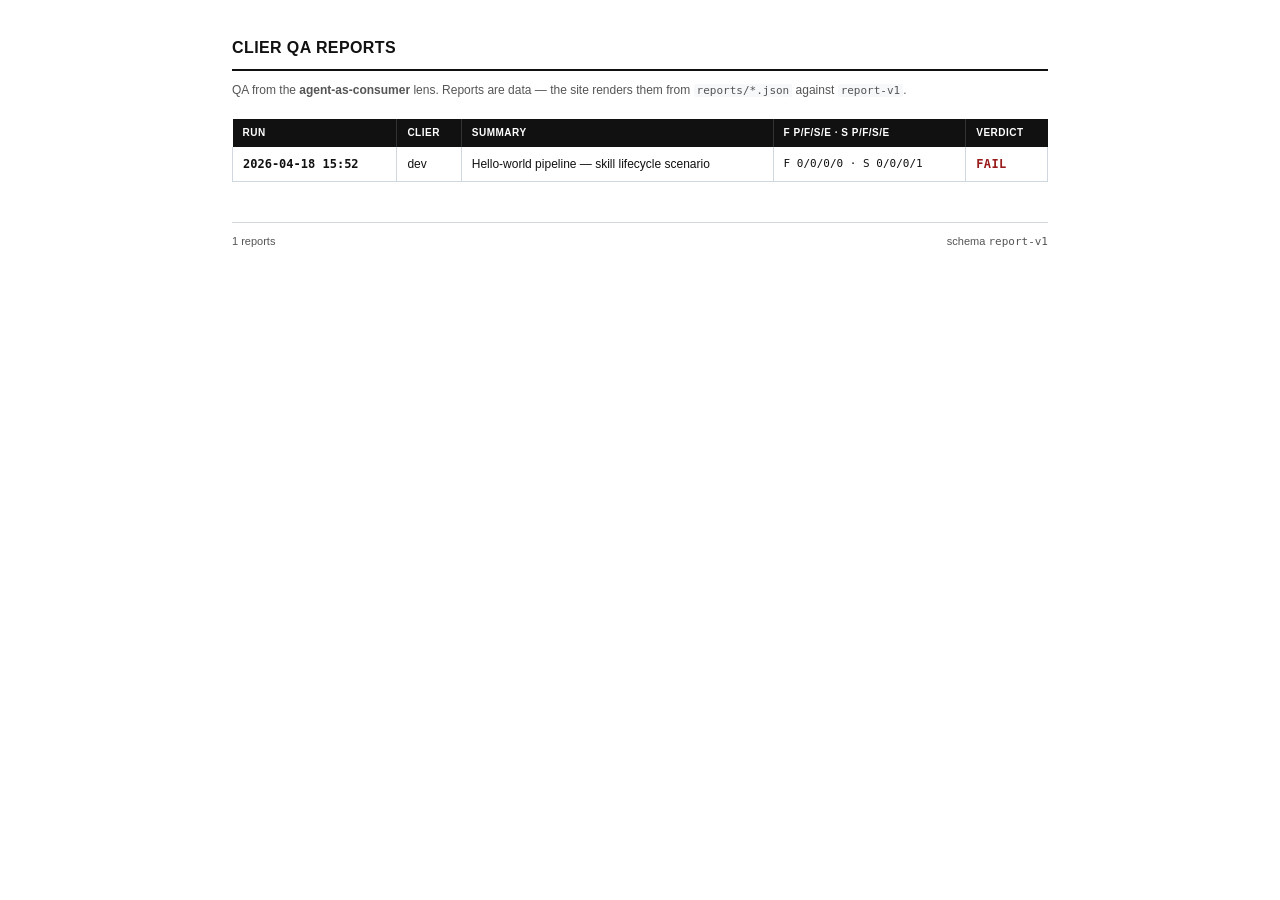
==== commit dede873a: "refactor: v1 schema, two-section report, create-delete scenario Full reset — no backwards compatibil" ====
--- a/index.html
+++ b/index.html
@@ -10,16 +10,15 @@
 <div id="app" class="doc"></div>
 
 <script>
-// ─────────────────────────────────────────────────────────────────────────
-// clier QA SPA renderer — consumes report-v2 schema
+// ─────────────────────────────────────────────────────────────────────
+// clier QA SPA renderer — consumes report-v1 schema
 // Hash routing:
 //   #/              → list view  (reports/index.json)
 //   #/report/<id>   → detail view (reports/<id>.json)
-// ─────────────────────────────────────────────────────────────────────────
+// ─────────────────────────────────────────────────────────────────────
 
 const $app = document.getElementById('app');
 
-// ─── tiny DOM helpers ───
 const h = (tag, attrs = {}, ...children) => {
   const el = document.createElement(tag);
   for (const [k, v] of Object.entries(attrs || {})) {
@@ -36,33 +35,24 @@
   return el;
 };
 const clear = (el) => { while (el.firstChild) el.removeChild(el.firstChild); };
-
-// ─── very small markdown: **bold**, `code` ───
-const inlineMd = (s) => {
-  if (s === undefined || s === null) return '';
-  return String(s)
-    .replace(/&/g, '&amp;')
-    .replace(/</g, '&lt;')
-    .replace(/>/g, '&gt;')
-    .replace(/`([^`]+)`/g, '<code>$1</code>')
-    .replace(/\*\*([^*]+)\*\*/g, '<strong>$1</strong>');
-};
-
-// ─── routing ───
-const parseRoute = () => {
-  const hash = location.hash.replace(/^#\/?/, '');
-  if (!hash) return { name: 'list' };
-  const m = hash.match(/^report\/(.+)$/);
+const esc = (s) => s === null || s === undefined ? ''
+  : String(s).replace(/&/g, '&amp;').replace(/</g, '&lt;').replace(/>/g, '&gt;');
+const md = (s) => esc(s).replace(/`([^`]+)`/g, '<code>$1</code>')
+                        .replace(/\*\*([^*]+)\*\*/g, '<strong>$1</strong>');
+
+const route = () => {
+  const h = location.hash.replace(/^#\/?/, '');
+  if (!h) return { name: 'list' };
+  const m = h.match(/^report\/(.+)$/);
   if (m) return { name: 'detail', id: decodeURIComponent(m[1]) };
   return { name: 'list' };
 };
 
 const render = async () => {
-  const route = parseRoute();
   clear($app);
   try {
-    if (route.name === 'list') await renderList();
-    else await renderDetail(route.id);
+    if (route().name === 'list') await renderList();
+    else await renderDetail(route().id);
   } catch (e) {
     $app.append(h('div', { class: 'finding fail' },
       h('div', { class: 'finding-head' }, 'render error'),
@@ -73,582 +63,330 @@
 window.addEventListener('hashchange', render);
 window.addEventListener('DOMContentLoaded', render);
 
-// ═══════════════════════════════════════════════════════════════════
-// LIST view
-// ═══════════════════════════════════════════════════════════════════
+// ═════ LIST ═══════════════════════════════════════════════════════════
 async function renderList() {
   const res = await fetch('reports/index.json', { cache: 'no-cache' });
   if (!res.ok) throw new Error(`reports/index.json: ${res.status}`);
   const items = await res.json();
-  items.sort((a, b) => b.id.localeCompare(a.id));
+  items.sort((a, b) => (b.id || '').localeCompare(a.id || ''));
 
   $app.append(
     h('div', { class: 'ix-head' },
       h('h1', {}, 'clier QA Reports'),
-      h('p', { html: 'Black-box QA runs against the clier CLI. Rendered from <code>report-v2</code> schema.' })
+      h('p', { html: 'QA from the <strong>agent-as-consumer</strong> lens. Reports are data — the site renders them from <code>reports/*.json</code> against <code>report-v1</code>.' })
     )
   );
 
+  if (!items.length) {
+    $app.append(h('p', { class: 'empty' }, 'No reports yet.'),
+      h('footer', {}, h('div', {}, 'schema report-v1')));
+    return;
+  }
+
   const tbody = h('tbody');
   for (const it of items) {
-    const date = formatDate(it.id);
-    const counts = `${it.counts.pass} P · ${it.counts.fail} F · ${it.counts.error} E · ${it.counts.skip} S`;
+    const date = fmtDate(it.id);
+    const cf = it.counts?.findings || { pass:0, fail:0, skip:0, error:0 };
+    const cs = it.counts?.scenarios || { pass:0, fail:0, skip:0, error:0 };
+    const countsText = `F ${cf.pass}/${cf.fail}/${cf.skip}/${cf.error} · S ${cs.pass}/${cs.fail}/${cs.skip}/${cs.error}`;
+    const verdict = it.verdict || 'pass';
     const href = `#/report/${encodeURIComponent(it.id)}`;
-    const verdictClass = it.verdict === 'pass' ? 'pass' : (it.counts.error > 0 ? 'error' : 'fail');
     tbody.append(
       h('tr', {},
-        h('td', { class: 'date' }, h('a', { href }, date)),
-        h('td', {}, h('a', { href }, it.clier_version)),
-        h('td', {}, h('a', { href, html: inlineMd(it.summary) })),
-        h('td', { class: 'counts' }, h('a', { href }, counts)),
-        h('td', { class: `verdict ${verdictClass}` }, h('a', { href }, it.verdict.toUpperCase()))
+        h('td', { class: 'date'    }, h('a', { href }, date)),
+        h('td', {},                 h('a', { href }, it.clier_version || '—')),
+        h('td', {},                 h('a', { href, html: md(it.summary || '') })),
+        h('td', { class: 'counts'  }, h('a', { href }, countsText)),
+        h('td', { class: `verdict ${verdict}` }, h('a', { href }, verdict.toUpperCase()))
       )
     );
   }
 
   $app.append(
     h('table', { class: 'ix' },
-      h('thead', {},
-        h('tr', {},
-          h('th', {}, 'Run'),
-          h('th', {}, 'clier'),
-          h('th', {}, 'Summary'),
-          h('th', {}, 'Counts'),
-          h('th', {}, 'Verdict'))),
+      h('thead', {}, h('tr', {},
+        h('th', {}, 'Run'),
+        h('th', {}, 'clier'),
+        h('th', {}, 'Summary'),
+        h('th', {}, 'F P/F/S/E · S P/F/S/E'),
+        h('th', {}, 'Verdict'))),
       tbody),
     h('footer', {},
       h('div', {}, `${items.length} reports`),
-      h('div', { html: 'schema <code>report-v2</code>' }))
+      h('div', { html: 'schema <code>report-v1</code>' }))
   );
 }
 
-// ═══════════════════════════════════════════════════════════════════
-// DETAIL view
-// ═══════════════════════════════════════════════════════════════════
+// ═════ DETAIL ═════════════════════════════════════════════════════════
 async function renderDetail(id) {
   const res = await fetch(`reports/${id}.json`, { cache: 'no-cache' });
   if (!res.ok) throw new Error(`reports/${id}.json: ${res.status}`);
-  const report = await res.json();
-
-  if (report.schema_version !== 2)
-    throw new Error(`unsupported schema_version: ${report.schema_version}`);
-
-  const counts = deriveCounts(report.checks);
-  const guidance = deriveGuidance(report.checks);
-  const verdict = counts.fail > 0 || counts.error > 0 ? 'FAIL' : 'PASS';
-
-  // crumb
+  const r = await res.json();
+  if (r.schema_version !== 1) throw new Error(`unsupported schema_version: ${r.schema_version}`);
+
+  const cf = countBy(r.exploration?.findings || [], 'status');
+  const cs = countBy(r.scenarios || [], 'status');
+  const verdict = (cf.fail + cf.error + cs.fail + cs.error) === 0 ? 'PASS' : 'FAIL';
+
   $app.append(h('div', { class: 'crumb' },
-    h('a', { href: '#/' }, 'QA Reports'), ' / ', report.run.id));
-
-  // title
-  const subBits = [
-    `Run <code>${report.run.id}</code>`,
-    `Verdict <strong>${verdict}</strong>`
-  ];
+    h('a', { href: '#/' }, 'QA Reports'), ' / ', r.run.id));
+
   $app.append(
     h('div', { class: 'doc-title' }, 'clier QA Report'),
-    h('div', { class: 'doc-sub', html: subBits.join(' · ') })
+    h('div', { class: 'doc-sub', html: `Run <code>${esc(r.run.id)}</code> · Verdict <strong>${verdict}</strong>` }),
+    renderMeta(r.run),
+    renderSummary(cf, cs, verdict),
+    renderExploration(r.exploration),
+    renderScenarios(r.scenarios || []),
+    h('footer', {},
+      h('div', { html: `Run <code>${esc(r.run.id)}</code>` }),
+      h('div', { html: 'Schema <code>report-v1</code>' }))
   );
-
-  // meta table
-  $app.append(renderMeta(report.run));
-
-  let secIdx = 1;
-
-  // Section 1 — Summary
-  $app.append(renderSummarySection(secIdx++, counts, guidance, report.notes || []));
-
-  // Sections 2..N — phases
-  const phases = [...report.taxonomy.phases].sort((a, b) => a.order - b.order);
-  for (const phase of phases) {
-    const sec = renderPhaseSection(secIdx, phase, report);
-    if (sec) { $app.append(sec); secIdx++; }
-  }
-
-  // footer
-  $app.append(h('footer', {},
-    h('div', { html: `Run <code>${report.run.id}</code>` }),
-    h('div', { html: `Schema <code>report-v${report.schema_version}</code>` })
+}
+
+function renderMeta(run) {
+  const env = run.environment || {};
+  const modes = (env.modes_exercised || []).join(', ') || '—';
+  const agentText = `${run.agent.kind}${run.agent.model ? ' / ' + run.agent.model : ''}`;
+  return h('table', { class: 'meta' }, h('tbody', {},
+    h('tr', {},
+      h('th', {}, 'Started'),  h('td', {}, fmtTs(run.started_at)),
+      h('th', {}, 'Finished'), h('td', {}, fmtTs(run.finished_at))),
+    h('tr', {},
+      h('th', {}, 'Duration'), h('td', {}, fmtDuration(run.started_at, run.finished_at)),
+      h('th', {}, 'OS'),       h('td', {}, env.os || '—')),
+    h('tr', {},
+      h('th', {}, 'clier'),    h('td', {}, 'v' + (env.clier_version || '—')),
+      h('th', {}, 'Agent'),    h('td', { class: 'narrow' }, agentText)),
+    h('tr', {},
+      h('th', {}, 'Auth'),     h('td', {}, env.auth_target || '—'),
+      h('th', {}, 'Prefix'),   h('td', {}, env.disposable_prefix || '—')),
+    h('tr', {},
+      h('th', {}, 'Modes'),    h('td', { class: 'narrow' }, modes),
+      h('th', {}, 'Schema'),   h('td', {}, 'report-v1'))
   ));
 }
 
-// ─── Sections ───
-
-function renderMeta(run) {
-  const env = run.environment;
-  const started = fmtTs(run.started_at);
-  const finished = fmtTs(run.finished_at);
-  const duration = fmtDuration(run.started_at, run.finished_at);
-  const modes = (env.modes_exercised || []).join(', ') || '—';
-
-  const agentText = `${run.agent.kind}${run.agent.model ? ' / ' + run.agent.model : ''}`;
-
-  return h('table', { class: 'meta' },
+function renderSummary(cf, cs, verdict) {
+  const sec = h('section', {});
+  sec.append(h('h2', { html: `<span class="num">1.</span>Summary` }));
+  sec.append(h('table', { class: 't' },
+    h('thead', {}, h('tr', {},
+      h('th', {}, 'Area'),
+      h('th', {}, 'Total'), h('th', {}, 'Pass'),
+      h('th', {}, 'Fail'), h('th', {}, 'Error'), h('th', {}, 'Skip'))),
     h('tbody', {},
       h('tr', {},
-        h('th', {}, 'Started'), h('td', {}, started),
-        h('th', {}, 'Finished'), h('td', {}, finished)),
+        h('td', {}, 'Exploration findings'),
+        h('td', { class: 'num' },    cf.total || 0),
+        h('td', { class: 'st pass' },cf.pass || 0),
+        h('td', { class: 'st fail' },cf.fail || 0),
+        h('td', { class: 'st error'},cf.error || 0),
+        h('td', { class: 'st skip' },cf.skip || 0)),
       h('tr', {},
-        h('th', {}, 'Duration'), h('td', {}, duration),
-        h('th', {}, 'OS'), h('td', {}, env.os)),
-      h('tr', {},
-        h('th', {}, 'clier'), h('td', {}, 'v' + env.clier_version),
-        h('th', {}, 'Agent'), h('td', { class: 'narrow' }, agentText)),
-      h('tr', {},
-        h('th', {}, 'Auth'), h('td', {}, env.auth_target),
-        h('th', {}, 'Prefix'), h('td', {}, env.disposable_prefix)),
-      h('tr', {},
-        h('th', {}, 'Modes'), h('td', { class: 'narrow' }, modes),
-        h('th', {}, 'Schema'), h('td', {}, 'report-v2'))
-    )
-  );
-}
-
-function renderSummarySection(num, counts, guidance, notes) {
-  const section = h('section', {});
-  section.append(h('h2', { html: `<span class="num">${num}.</span>Summary` }));
-
-  section.append(h('table', { class: 't' },
-    h('thead', {},
-      h('tr', {},
-        h('th', {}, 'Tests'), h('th', {}, 'Pass'), h('th', {}, 'Fail'),
-        h('th', {}, 'Error'), h('th', {}, 'Skip'),
-        h('th', {}, 'Good'), h('th', {}, 'Poor'), h('th', {}, 'Missing'))),
-    h('tbody', {},
-      h('tr', {},
-        h('td', { class: 'num' }, counts.total),
-        h('td', { class: 'st pass' }, counts.pass),
-        h('td', { class: 'st fail' }, counts.fail),
-        h('td', { class: 'st error' }, counts.error),
-        h('td', { class: 'st skip' }, counts.skip),
-        h('td', { class: 'gd good' }, guidance.good),
-        h('td', { class: 'gd poor' }, guidance.poor),
-        h('td', { class: 'gd missing' }, guidance.missing)))
+        h('td', {}, 'Scripted scenarios'),
+        h('td', { class: 'num' },    cs.total || 0),
+        h('td', { class: 'st pass' },cs.pass || 0),
+        h('td', { class: 'st fail' },cs.fail || 0),
+        h('td', { class: 'st error'},cs.error || 0),
+        h('td', { class: 'st skip' },cs.skip || 0)))
   ));
-
-  // top-level notes (phase===null) appear inside Summary section
-  for (const n of notes.filter(n => n.phase === null)) {
-    section.append(renderNote(n));
-  }
-
-  return section;
-}
-
-function renderPhaseSection(num, phase, report) {
-  const checks = (report.checks || []).filter(c => c.phase === phase.id);
-  const notes = (report.notes || []).filter(n => n.phase === phase.id);
-  const artifacts = (report.artifacts || []).filter(a => a.phase === phase.id);
-
-  // If phase has nothing, skip
-  if (!checks.length && !notes.length && !artifacts.length) return null;
-
-  const chipText = phaseChipText(checks);
+  return sec;
+}
+
+function renderExploration(exp) {
   const sec = h('section', {});
-  sec.append(h('h2', {
-    html: `<span class="num">${num}.</span>Phase ${phase.order} — ${escapeHtml(phase.name)}` +
-      (chipText ? ` <span class="chip">${chipText}</span>` : '')
-  }));
-
-  // notes with kind=summary/exploratory are lead paragraphs
-  const leadNotes = notes.filter(n => ['summary', 'exploratory'].includes(n.kind));
-  const otherNotes = notes.filter(n => !['summary', 'exploratory'].includes(n.kind));
-  for (const n of leadNotes) sec.append(renderNote(n, true));
-
-  // artifacts (tables / checklists / kv)
-  for (const a of artifacts) sec.append(renderArtifact(a));
-
-  // complex checks first (scenarios / observations), then command rows in a table
-  const complexChecks = checks.filter(c => c.evidence.kind !== 'command');
-  const commandChecks = checks.filter(c => c.evidence.kind === 'command');
-
-  let subIdx = 1;
-  for (const c of complexChecks) {
-    if (c.evidence.kind === 'scenario') sec.append(renderScenario(num, subIdx++, c));
-    else if (c.evidence.kind === 'observation') sec.append(renderObservation(num, subIdx++, c));
-  }
-
-  if (commandChecks.length) {
-    if (complexChecks.length) sec.append(h('h4', {},
-      `${num}.${subIdx++} Other checks`));
-    sec.append(renderCommandTable(num, commandChecks, phase));
-  }
-
-  // remaining notes (warning etc.)
-  for (const n of otherNotes) sec.append(renderNote(n));
-
-  return sec;
-}
-
-// ─── renderers per primitive ───
-
-function renderNote(note, isLead) {
-  const cls = `note ${note.kind === 'warning' ? 'warn' : ''} finding` +
-    (note.kind === 'warning' ? ' warn' : '') +
-    (note.kind === 'summary' || note.kind === 'exploratory' ? '' : '');
-
-  if (note.kind === 'warning') {
-    return h('div', { class: 'finding warn' },
-      note.subhead ? h('div', { class: 'finding-head' }, note.subhead) : null,
-      h('p', { html: inlineMd(note.body) })
-    );
-  }
-  // summary / exploratory / detail — paragraph
-  const wrap = h('div', {});
-  if (note.subhead) wrap.append(h('h4', {}, note.subhead));
-  wrap.append(h('p', { html: inlineMd(note.body) }));
-  return wrap;
-}
-
-function renderArtifact(a) {
-  if (a.kind === 'table') return renderArtTable(a);
-  if (a.kind === 'checklist') return renderArtChecklist(a);
-  if (a.kind === 'kv') return renderArtKV(a);
-  return h('p', {}, `(unsupported artifact kind: ${a.kind})`);
-}
-
-function renderArtTable(a) {
-  const wrap = h('div', {});
-  if (a.subhead) wrap.append(h('h4', {}, a.subhead));
-  const thead = h('thead', {}, h('tr', {},
-    ...a.columns.map(c => h('th', {}, titleCase(c)))));
-  const tbody = h('tbody', {},
-    ...a.rows.map(row => h('tr', {},
-      ...a.columns.map((col, i) => {
-        const v = row[col];
-        const isNum = typeof v === 'number';
-        return h('td', { class: isNum ? 'num' : '' },
-          v === null || v === undefined ? '' : h('span', { html: renderCell(v, col) }));
-      })
-    )));
-  wrap.append(h('table', { class: 't' }, thead, tbody));
-  return wrap;
-}
-
-function renderCell(v, col) {
-  if (typeof v !== 'string') return escapeHtml(v);
-  // wrap mono-looking strings (refs, IDs, versions) in <code>
-  if (/^(?:@?[\w./-]+|v\d+|—)$/.test(v) || col === 'ref' || col === 'before' || col === 'after' || col === 'trigger' || col === 'command')
-    return `<code>${escapeHtml(v)}</code>`;
-  return escapeHtml(v);
-}
-
-function renderArtChecklist(a) {
-  const wrap = h('div', {});
-  if (a.subhead) wrap.append(h('h4', {}, a.subhead));
-  const thead = h('thead', {}, h('tr', {},
-    h('th', {}, 'Path'), h('th', { class: 'col-st' }, 'Status'), h('th', {}, 'Note')));
-  const tbody = h('tbody', {},
-    ...a.items.map(it => h('tr', {},
-      h('td', { html: inlineMd(it.label) }),
-      h('td', { class: `st ${it.status}` }, it.status.toUpperCase()),
-      h('td', {}, it.note || '')))
-  );
-  wrap.append(h('table', { class: 't' }, thead, tbody));
-  return wrap;
-}
-
-function renderArtKV(a) {
-  const wrap = h('div', {});
-  if (a.subhead) wrap.append(h('h4', {}, a.subhead));
-  const tbody = h('tbody', {},
-    ...a.pairs.map(p => h('tr', {},
-      h('th', {}, p.key),
-      h('td', {}, String(p.value))))
-  );
-  wrap.append(h('table', { class: 'meta' }, tbody));
-  return wrap;
-}
-
-function renderCommandTable(sectionNum, checks, phase) {
-  const hasGuidance = checks.some(c => c.guidance);
+  sec.append(h('h2', { html: `<span class="num">2.</span>Autonomous exploration` }));
+  if (exp?.summary) sec.append(h('p', { html: md(exp.summary) }));
+
+  const findings = exp?.findings || [];
+  if (!findings.length) {
+    sec.append(h('p', { class: 'empty' }, 'No findings recorded.'));
+    return sec;
+  }
+
   const thead = h('thead', {}, h('tr', {},
     h('th', { class: 'col-num' }, '#'),
-    h('th', {}, 'Check'),
-    h('th', { class: 'col-src' }, 'Src'),
-    h('th', { class: 'col-st' }, 'Status'),
-    hasGuidance ? h('th', { class: 'col-gd' }, 'Guidance') : null,
-    h('th', {}, 'Evidence / Reason')
-  ));
+    h('th', {}, 'Finding'),
+    h('th', { class: 'col-st'  }, 'Status'),
+    h('th', {}, 'Rationale / Evidence')));
 
   const tbody = h('tbody');
-  checks.forEach((c, i) => {
-    tbody.append(renderCheckRow(`${sectionNum}.${i + 1}`, c, hasGuidance));
-  });
-
-  return h('table', { class: 't' }, thead, tbody);
-}
-
-function renderCheckRow(numStr, c, withGuidance) {
-  const ev = c.evidence;
-  const evidenceCell = h('td', {});
-
-  // status-specific leading blocks
-  if (c.status === 'skip' && c.skip_reason) {
-    evidenceCell.append(h('em', {}, c.skip_reason));
-  } else if (c.status === 'error' && c.error_detail) {
-    evidenceCell.append(h('span', { class: 'ev fail', html: escapeHtml(c.error_detail) }));
-  } else if (c.status === 'fail' && c.fail_note) {
-    // fail_note goes below command evidence
-  }
-
-  // command evidence blocks
+  findings.forEach((f, i) => tbody.append(renderFindingRow(i + 1, f)));
+  sec.append(h('table', { class: 't' }, thead, tbody));
+  return sec;
+}
+
+function renderFindingRow(i, f) {
+  const ev = f.evidence || {};
+  const cell = h('td', {});
+  if (f.rationale)    cell.append(h('span', { class: 'ev agent', html: md(f.rationale) }));
+  if (f.fail_note)    cell.append(h('span', { class: 'ev fail',  html: esc(f.fail_note) }));
+  if (f.skip_reason)  cell.append(h('span', { class: 'ev',       html: `<em>${esc(f.skip_reason)}</em>` }));
+  if (f.error_detail) cell.append(h('span', { class: 'ev fail',  html: esc(f.error_detail) }));
+
   if (ev.kind === 'command') {
-    const parts = [];
-    if (ev.command)
-      parts.push(`<span class="ev-label">cmd</span><code>${escapeHtml(ev.command)}</code>`);
-    if (ev.exit_code !== undefined)
-      parts.push(`<span class="ev-label">exit</span>${ev.exit_code}`);
-    if (ev.stdout_excerpt)
-      parts.push(`<span class="ev-label">stdout</span>${escapeHtml(ev.stdout_excerpt)}`);
-    if (ev.stderr_excerpt)
-      parts.push(`<span class="ev-label">stderr</span>${escapeHtml(ev.stderr_excerpt)}`);
-
-    if (parts.length) {
-      const evEl = h('span', { class: 'ev' + (c.status === 'fail' || c.status === 'error' ? ' fail' : '') });
-      evEl.innerHTML = parts.join('  ');
-      evidenceCell.append(evEl);
+    const bits = [];
+    if (ev.command)        bits.push(`<span class="ev-label">cmd</span><code>${esc(ev.command)}</code>`);
+    if (ev.exit_code !== undefined) bits.push(`<span class="ev-label">exit</span>${ev.exit_code}`);
+    if (ev.stdout_excerpt) bits.push(`<span class="ev-label">stdout</span>${esc(ev.stdout_excerpt)}`);
+    if (ev.stderr_excerpt) bits.push(`<span class="ev-label">stderr</span>${esc(ev.stderr_excerpt)}`);
+    if (bits.length) cell.append(h('span', { class: 'ev', html: bits.join('  ') }));
+  } else if (ev.kind === 'observation' && ev.references?.length) {
+    for (const ref of ev.references) {
+      if (ref.label)   cell.append(h('span', { class: 'excerpt-label' }, ref.label));
+      if (ref.excerpt) cell.append(h('div',  { class: 'excerpt' }, ref.excerpt));
+      else if (ref.url) cell.append(h('div', { class: 'excerpt' }, ref.url));
     }
-
-    if (ev.expectations && ev.expectations.length) {
-      evidenceCell.append(renderExpectations(ev.expectations));
-    }
-  }
-
-  // fail note
-  if (c.status === 'fail' && c.fail_note) {
-    evidenceCell.append(h('span', { class: 'ev fail', html: escapeHtml(c.fail_note) }));
-  }
-
-  // agent rationale
-  if (c.source === 'agent' && c.rationale) {
-    evidenceCell.append(h('span', { class: 'ev', html: escapeHtml(c.rationale) }));
-  }
-
-  const cells = [
-    h('td', { class: 'num' }, numStr),
-    h('td', { html: inlineMd(c.title) }),
-    h('td', { class: 'src' }, c.source),
-    h('td', { class: `st ${c.status}` }, c.status.toUpperCase())
-  ];
-  if (withGuidance) {
-    cells.push(c.guidance ? h('td', { class: `gd ${c.guidance}` }, c.guidance.toUpperCase()) : h('td', {}, ''));
-  }
-  cells.push(evidenceCell);
-
-  return h('tr', {}, ...cells);
-}
-
-function renderExpectations(exps) {
-  if (!exps.length) return null;
-  const lines = exps.map(e => {
-    const mark = e.pass ? '✓' : '✗';
-    if (e.kind === 'json_path_equals')
-      return `${mark} ${e.path} == ${JSON.stringify(e.expected)}${e.actual !== undefined ? ` (actual ${JSON.stringify(e.actual)})` : ''}`;
-    if (e.kind === 'exit_code')
-      return `${mark} exit_code ${e.expected}`;
-    if (e.kind === 'stderr_contains')
-      return `${mark} stderr contains ${JSON.stringify(e.expected)}`;
-    if (e.kind === 'stdout_contains')
-      return `${mark} stdout contains ${JSON.stringify(e.expected)}`;
-    if (e.kind === 'custom')
-      return `${mark} ${e.note || ''}`;
-    return `${mark} ${e.kind}`;
-  }).join('\n');
-  return h('span', { class: 'ev', html: `<span class="ev-label">verify</span>${escapeHtml(lines)}` });
-}
-
-function renderScenario(sectionNum, subIdx, c) {
-  const s = c.evidence;
-  const isFail = c.status === 'fail';
+  }
+
+  return h('tr', {},
+    h('td', { class: 'num' }, `2.${i}`),
+    h('td', { html: md(f.title) }),
+    h('td', { class: `st ${f.status}` }, f.status.toUpperCase()),
+    cell);
+}
+
+function renderScenarios(scenarios) {
+  const sec = h('section', {});
+  sec.append(h('h2', { html: `<span class="num">3.</span>Scripted scenarios` }));
+
+  if (!scenarios.length) {
+    sec.append(h('p', { class: 'empty' }, 'No scenarios in this run.'));
+    return sec;
+  }
+
+  scenarios.forEach((s, i) => sec.append(renderScenario(3, i + 1, s)));
+  return sec;
+}
+
+function renderScenario(secNum, subIdx, s) {
+  const isFail = s.status === 'fail' || s.status === 'error';
   const wrap = h('div', {});
-
-  wrap.append(h('h3', {
-    html: `<span class="num">${sectionNum}.${subIdx}</span>Scenario — ${escapeHtml(c.title.replace(/^Scenario\s*—\s*/i, ''))}` +
-      (isFail ? ' <span style="color:var(--c-fail);font-family:var(--font-mono);font-size:11px;font-weight:700;letter-spacing:0.5px;">· FAIL</span>' : '')
-  }));
-
-  const outcomeDL = h('dl', { class: 'outcome' });
-  if (s.precondition) {
-    outcomeDL.append(h('dt', {}, 'precondition'), h('dd', {}, s.precondition));
-  }
-  if (s.expected_outcome) {
-    outcomeDL.append(h('dt', {}, 'expected'), h('dd', {}, s.expected_outcome));
-  }
-  if (s.actual_outcome) {
-    const cls = isFail ? 'fail' : 'pass';
-    outcomeDL.append(h('dt', {}, 'actual'), h('dd', { class: cls }, s.actual_outcome));
-  }
-
-  const scenarioBox = h('div', { class: `scenario ${isFail ? 'fail' : ''}` }, outcomeDL);
-
-  // steps table
-  const thead = h('thead', {}, h('tr', {},
-    h('th', { class: 'col-num' }, '#'),
-    h('th', { class: 'col-role' }, 'Role'),
-    h('th', {}, 'Action'),
-    h('th', { class: 'col-st' }, 'Status'),
-    h('th', { class: 'col-dur' }, 'Dur')
-  ));
+  const titleHtml = `<span class="num">${secNum}.${subIdx}</span>${esc(s.title)}` +
+    (isFail ? ` <span style="color:var(--c-fail);font-family:var(--font-mono);font-size:11px;font-weight:700;letter-spacing:0.5px;">· ${s.status.toUpperCase()}</span>` : '');
+  wrap.append(h('h3', { html: titleHtml }));
+
+  const ev = s.evidence || {};
+  if (ev.kind === 'command') {
+    wrap.append(renderCommandCard(s));
+    return wrap;
+  }
+
+  const card = h('div', { class: `scenario ${isFail ? 'fail' : ''}` });
+
+  const outcome = h('dl', { class: 'outcome' });
+  if (ev.precondition)     outcome.append(h('dt', {}, 'precondition'), h('dd', {}, ev.precondition));
+  if (ev.expected_outcome) outcome.append(h('dt', {}, 'expected'),     h('dd', {}, ev.expected_outcome));
+  if (ev.actual_outcome)   outcome.append(h('dt', {}, 'actual'),
+                                          h('dd', { class: isFail ? 'fail' : 'pass' }, ev.actual_outcome));
+  card.append(outcome);
+
   const tbody = h('tbody');
-  (s.steps || []).forEach((st, i) => tbody.append(renderStepRow(i + 1, st)));
-  scenarioBox.append(h('table', { class: 't steps' }, thead, tbody));
-  wrap.append(scenarioBox);
-
-  // fail note
-  if (c.fail_note) {
-    wrap.append(h('div', { class: 'finding fail' },
-      h('div', { class: 'finding-head' }, 'impact · symptom'),
-      h('p', { html: inlineMd(c.fail_note) })
-    ));
-  }
+  (ev.steps || []).forEach((st, i) => tbody.append(renderStepRow(i + 1, st)));
+  card.append(h('table', { class: 't steps' },
+    h('thead', {}, h('tr', {},
+      h('th', { class: 'col-num'  }, '#'),
+      h('th', { class: 'col-role' }, 'Role'),
+      h('th', {}, 'Action'),
+      h('th', { class: 'col-st'   }, 'Status'),
+      h('th', { class: 'col-dur'  }, 'Dur'))),
+    tbody));
+
+  wrap.append(card);
+
+  if (s.fail_note)    wrap.append(h('div', { class: 'finding fail' },
+    h('div', { class: 'finding-head' }, 'fail note'),
+    h('p', { html: md(s.fail_note) })));
+  if (s.error_detail) wrap.append(h('div', { class: 'finding error' },
+    h('div', { class: 'finding-head' }, 'error detail'),
+    h('p', { html: md(s.error_detail) })));
 
   return wrap;
+}
+
+function renderCommandCard(s) {
+  const ev = s.evidence;
+  const card = h('div', { class: 'scenario' });
+  const body = h('div', { style: 'padding:6px 0;' });
+  const bits = [];
+  if (ev.command)        bits.push(`<span class="ev-label">cmd</span><code>${esc(ev.command)}</code>`);
+  if (ev.exit_code !== undefined) bits.push(`<span class="ev-label">exit</span>${ev.exit_code}`);
+  if (ev.stdout_excerpt) bits.push(`<span class="ev-label">stdout</span>${esc(ev.stdout_excerpt)}`);
+  if (ev.stderr_excerpt) bits.push(`<span class="ev-label">stderr</span>${esc(ev.stderr_excerpt)}`);
+  body.append(h('span', { class: 'ev', html: bits.join('  ') }));
+  body.append(h('span', { class: 'st ' + s.status, style: 'margin-left:10px;' }, s.status.toUpperCase()));
+  card.append(body);
+  return card;
 }
 
 function renderStepRow(num, st) {
   const body = h('td', {});
-  body.append(h('span', { class: 'step-label', html: inlineMd(st.label) }));
-
-  if (st.command) {
-    body.append(h('span', { class: 'ev', html: `<code>${escapeHtml(st.command)}</code>` }));
-  }
-  if (st.fs_op) {
-    body.append(h('span', { class: 'ev', html: `<code>${escapeHtml(st.fs_op.kind)} ${escapeHtml(st.fs_op.path)}${st.fs_op.summary ? ' (' + escapeHtml(st.fs_op.summary) + ')' : ''}</code>` }));
-  }
-
-  const evParts = [];
-  if (st.exit_code !== undefined) evParts.push(`<span class="ev-label">exit</span>${st.exit_code}`);
-  if (st.stdout_excerpt) evParts.push(`<span class="ev-label">stdout</span>${escapeHtml(st.stdout_excerpt)}`);
-  if (st.stderr_excerpt) evParts.push(`<span class="ev-label">stderr</span>${escapeHtml(st.stderr_excerpt)}`);
-  if (evParts.length) {
-    body.append(h('span', { class: 'ev' + (st.status === 'fail' ? ' fail' : ''), html: evParts.join('  ') }));
-  }
+  body.append(h('span', { class: 'step-label', html: md(st.label) }));
+  if (st.command)  body.append(h('span', { class: 'ev', html: `<code>${esc(st.command)}</code>` }));
+  if (st.fs_op)    body.append(h('span', { class: 'ev',
+    html: `<code>${esc(st.fs_op.kind)} ${esc(st.fs_op.path)}${st.fs_op.summary ? ' (' + esc(st.fs_op.summary) + ')' : ''}</code>` }));
+
+  const bits = [];
+  if (st.exit_code !== undefined) bits.push(`<span class="ev-label">exit</span>${st.exit_code}`);
+  if (st.stdout_excerpt) bits.push(`<span class="ev-label">stdout</span>${esc(st.stdout_excerpt)}`);
+  if (st.stderr_excerpt) bits.push(`<span class="ev-label">stderr</span>${esc(st.stderr_excerpt)}`);
+  if (bits.length) body.append(h('span', { class: 'ev' + (st.status === 'fail' ? ' fail' : ''), html: bits.join('  ') }));
 
   if (st.captured) {
     const entries = Object.entries(st.captured).map(([k, v]) => `${k}=${v}`).join('; ');
     body.append(h('span', { class: 'captured' }, entries));
   }
-
-  if (st.expectations && st.expectations.length) {
-    body.append(renderExpectations(st.expectations));
-  }
-
-  if (st.status === 'skip' && st.skip_reason) {
-    body.append(h('span', { class: 'ev', html: `<em>${escapeHtml(st.skip_reason)}</em>` }));
-  }
+  if (st.expectations?.length) body.append(renderExpectations(st.expectations));
+  if (st.status === 'skip' && st.skip_reason)
+    body.append(h('span', { class: 'ev', html: `<em>${esc(st.skip_reason)}</em>` }));
 
   return h('tr', { class: `step ${st.status}` },
     h('td', { class: 'num' }, num),
     h('td', { class: `role ${st.role || ''}` }, st.role === 'assertion' ? 'assert' : (st.role || '')),
     body,
     h('td', { class: `st ${st.status}` }, st.status.toUpperCase()),
-    h('td', { class: 'dur' }, st.duration_ms !== undefined ? fmtMs(st.duration_ms) : '—')
-  );
-}
-
-function renderObservation(sectionNum, subIdx, c) {
-  const isFail = c.status === 'fail';
-  const wrap = h('div', {});
-  wrap.append(h('h3', {
-    html: `<span class="num">${sectionNum}.${subIdx}</span>Observation — ${escapeHtml(c.title.replace(/^Observation\s*—\s*/i, ''))}`
-  }));
-
-  const finding = h('div', { class: `finding ${isFail ? 'fail' : ''}` });
-  finding.append(h('div', { class: 'finding-head' },
-    `observation · source ${c.source} · status ${c.status}`
-  ));
-
-  if (c.rationale) {
-    finding.append(h('p', { html: inlineMd(c.rationale) }));
-  }
-
-  // references
-  if (c.evidence.references && c.evidence.references.length) {
-    for (const ref of c.evidence.references) {
-      if (ref.label) finding.append(h('span', { class: 'excerpt-label' }, ref.label));
-      if (ref.excerpt) finding.append(h('div', { class: 'excerpt' }, ref.excerpt));
-      else if (ref.url) finding.append(h('div', { class: 'excerpt' }, ref.url));
-    }
-  }
-
-  wrap.append(finding);
-
-  if (c.fail_note) {
-    wrap.append(h('div', { class: 'finding warn' },
-      h('div', { class: 'finding-head' }, 'suggested remediation'),
-      h('p', { html: inlineMd(c.fail_note) })
-    ));
-  }
-
-  return wrap;
-}
-
-// ─── derived values ───
-
-function deriveCounts(checks) {
-  const c = { total: checks.length, pass: 0, fail: 0, error: 0, skip: 0 };
-  for (const check of checks) c[check.status] = (c[check.status] || 0) + 1;
+    h('td', { class: 'dur' }, st.duration_ms !== undefined ? fmtMs(st.duration_ms) : '—'));
+}
+
+function renderExpectations(exps) {
+  const lines = exps.map(e => {
+    const mk = e.pass ? '✓' : '✗';
+    if (e.kind === 'json_path_equals')
+      return `${mk} ${e.path} == ${JSON.stringify(e.expected)}${e.actual !== undefined ? ` (actual ${JSON.stringify(e.actual)})` : ''}`;
+    if (e.kind === 'exit_code')       return `${mk} exit_code ${e.expected}`;
+    if (e.kind === 'stderr_contains') return `${mk} stderr contains ${JSON.stringify(e.expected)}`;
+    if (e.kind === 'stdout_contains') return `${mk} stdout contains ${JSON.stringify(e.expected)}`;
+    if (e.kind === 'custom')          return `${mk} ${e.note || ''}`;
+    return `${mk} ${e.kind}`;
+  }).join('\n');
+  return h('span', { class: 'ev', html: `<span class="ev-label">verify</span>${esc(lines)}` });
+}
+
+// ─── utils ───────────────────────────────────────────────────────────
+function countBy(items, key) {
+  const c = { total: items.length, pass: 0, fail: 0, skip: 0, error: 0 };
+  for (const it of items) c[it[key]] = (c[it[key]] || 0) + 1;
   return c;
 }
-
-function deriveGuidance(checks) {
-  const g = { good: 0, poor: 0, missing: 0 };
-  for (const c of checks) if (c.guidance) g[c.guidance] = (g[c.guidance] || 0) + 1;
-  return g;
-}
-
-function phaseChipText(checks) {
-  if (!checks.length) return '';
-  const c = deriveCounts(checks);
-  const parts = [];
-  if (c.pass)  parts.push(`${c.pass}P`);
-  if (c.fail)  parts.push(`${c.fail}F`);
-  if (c.error) parts.push(`${c.error}E`);
-  if (c.skip)  parts.push(`${c.skip}S`);
-  return parts.join(' / ');
-}
-
-// ─── utils ───
-
-function formatDate(id) {
-  const m = id.match(/^(\d{4}-\d{2}-\d{2})T(\d{2})(\d{2})/);
-  if (!m) return id;
-  return `${m[1]} ${m[2]}:${m[3]}`;
-}
-
+function fmtDate(id) {
+  const m = (id || '').match(/^(\d{4}-\d{2}-\d{2})T(\d{2})(\d{2})/);
+  return m ? `${m[1]} ${m[2]}:${m[3]}` : (id || '');
+}
 function fmtTs(iso) {
   try {
     const d = new Date(iso);
-    const pad = (n) => String(n).padStart(2, '0');
-    return `${d.getFullYear()}-${pad(d.getMonth()+1)}-${pad(d.getDate())} ${pad(d.getHours())}:${pad(d.getMinutes())}:${pad(d.getSeconds())} KST`;
+    const p = (n) => String(n).padStart(2, '0');
+    return `${d.getFullYear()}-${p(d.getMonth()+1)}-${p(d.getDate())} ${p(d.getHours())}:${p(d.getMinutes())}:${p(d.getSeconds())} KST`;
   } catch { return iso; }
 }
-
 function fmtDuration(a, b) {
   const ms = new Date(b) - new Date(a);
   if (!isFinite(ms) || ms < 0) return '—';
   const s = Math.floor(ms / 1000);
-  const m = Math.floor(s / 60);
-  return `${m}m ${s % 60}s`;
-}
-
-function fmtMs(ms) {
-  if (ms >= 1000) return (ms / 1000).toFixed(1) + 's';
-  return ms + 'ms';
-}
-
-function escapeHtml(s) {
-  if (s === null || s === undefined) return '';
-  return String(s)
-    .replace(/&/g, '&amp;')
-    .replace(/</g, '&lt;')
-    .replace(/>/g, '&gt;');
-}
-
-function titleCase(s) {
-  return s.replace(/[_-]/g, ' ').replace(/\b\w/g, c => c.toUpperCase());
-}
+  return `${Math.floor(s / 60)}m ${s % 60}s`;
+}
+function fmtMs(ms) { return ms >= 1000 ? (ms / 1000).toFixed(1) + 's' : ms + 'ms'; }
 </script>
 </body>
 </html>
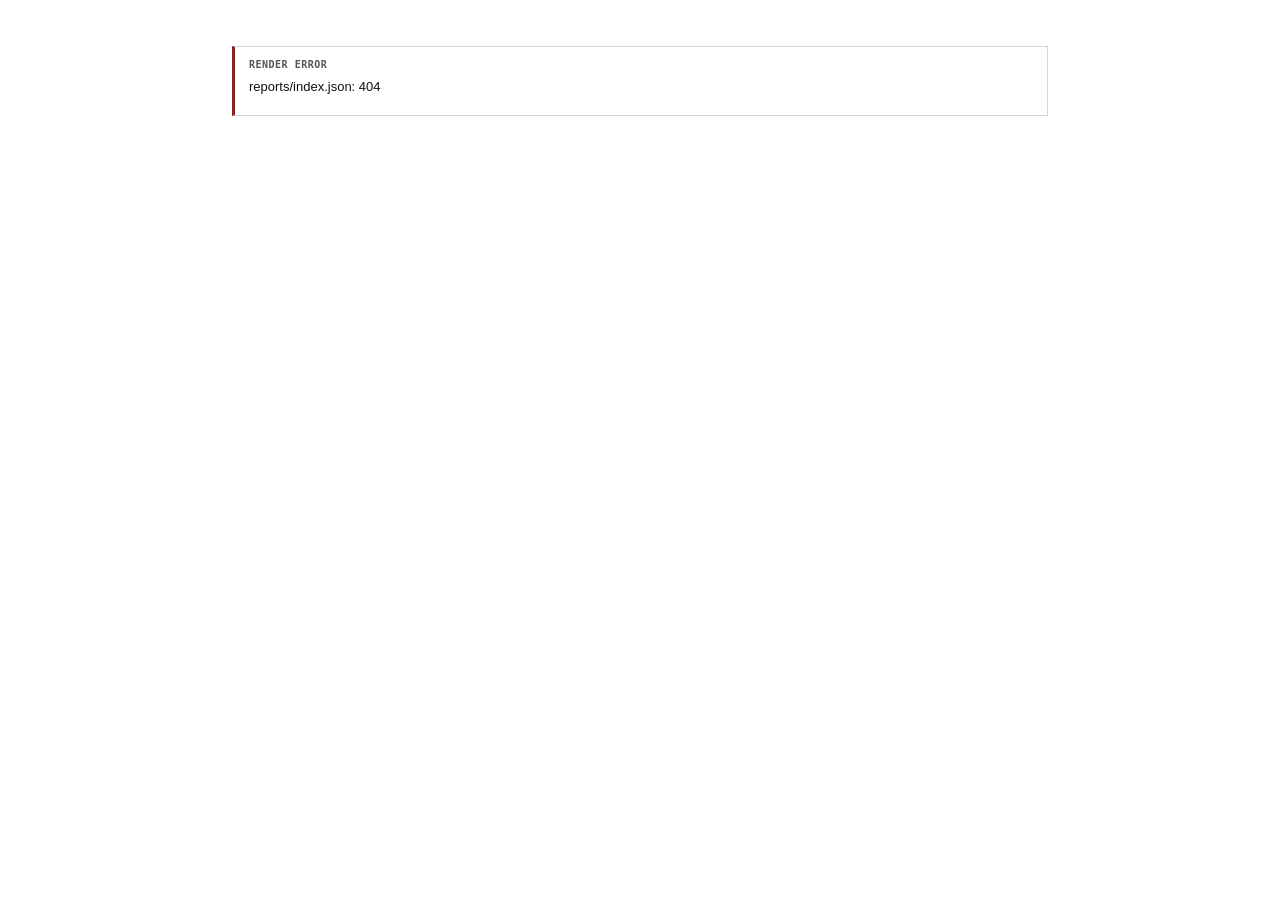
==== commit ad483038: "refactor: strip scripts and scenarios; one flat schema, agent does everything No scripted test scena" ====
--- a/index.html
+++ b/index.html
@@ -10,16 +10,15 @@
 <div id="app" class="doc"></div>
 
 <script>
-// ─────────────────────────────────────────────────────────────────────
-// clier QA SPA renderer — consumes report-v1 schema
-// Hash routing:
-//   #/              → list view  (reports/index.json)
-//   #/report/<id>   → detail view (reports/<id>.json)
-// ─────────────────────────────────────────────────────────────────────
+// ─────────────────────────────────────────────────────────────────
+// clier QA SPA — consumes report-v1 (flat shape)
+// #/              → list view   (reports/index.json)
+// #/report/<id>   → detail view (reports/<id>.json)
+// ─────────────────────────────────────────────────────────────────
 
 const $app = document.getElementById('app');
 
-const h = (tag, attrs = {}, ...children) => {
+const h = (tag, attrs = {}, ...kids) => {
   const el = document.createElement(tag);
   for (const [k, v] of Object.entries(attrs || {})) {
     if (v === undefined || v === null || v === false) continue;
@@ -28,7 +27,7 @@
     else if (k.startsWith('on')) el.addEventListener(k.slice(2), v);
     else el.setAttribute(k, v === true ? '' : v);
   }
-  for (const c of children.flat()) {
+  for (const c of kids.flat()) {
     if (c === null || c === undefined || c === false) continue;
     el.append(c.nodeType ? c : document.createTextNode(String(c)));
   }
@@ -41,18 +40,16 @@
                         .replace(/\*\*([^*]+)\*\*/g, '<strong>$1</strong>');
 
 const route = () => {
-  const h = location.hash.replace(/^#\/?/, '');
-  if (!h) return { name: 'list' };
-  const m = h.match(/^report\/(.+)$/);
-  if (m) return { name: 'detail', id: decodeURIComponent(m[1]) };
-  return { name: 'list' };
+  const hash = location.hash.replace(/^#\/?/, '');
+  if (!hash) return { name: 'list' };
+  const m = hash.match(/^report\/(.+)$/);
+  return m ? { name: 'detail', id: decodeURIComponent(m[1]) } : { name: 'list' };
 };
 
 const render = async () => {
   clear($app);
   try {
-    if (route().name === 'list') await renderList();
-    else await renderDetail(route().id);
+    route().name === 'list' ? await renderList() : await renderDetail(route().id);
   } catch (e) {
     $app.append(h('div', { class: 'finding fail' },
       h('div', { class: 'finding-head' }, 'render error'),
@@ -63,7 +60,7 @@
 window.addEventListener('hashchange', render);
 window.addEventListener('DOMContentLoaded', render);
 
-// ═════ LIST ═══════════════════════════════════════════════════════════
+// ═════ LIST ══════════════════════════════════════════════════════════
 async function renderList() {
   const res = await fetch('reports/index.json', { cache: 'no-cache' });
   if (!res.ok) throw new Error(`reports/index.json: ${res.status}`);
@@ -73,12 +70,12 @@
   $app.append(
     h('div', { class: 'ix-head' },
       h('h1', {}, 'clier QA Reports'),
-      h('p', { html: 'QA from the <strong>agent-as-consumer</strong> lens. Reports are data — the site renders them from <code>reports/*.json</code> against <code>report-v1</code>.' })
+      h('p', { html: 'QA from the <strong>agent-as-consumer</strong> lens. Reports are data — rendered from <code>reports/*.json</code> against <code>report-v1</code>.' })
     )
   );
 
   if (!items.length) {
-    $app.append(h('p', { class: 'empty' }, 'No reports yet.'),
+    $app.append(h('p', { class: 'empty', style: 'padding: 24px; text-align: center; color: var(--c-muted);' }, 'No reports yet.'),
       h('footer', {}, h('div', {}, 'schema report-v1')));
     return;
   }
@@ -86,17 +83,16 @@
   const tbody = h('tbody');
   for (const it of items) {
     const date = fmtDate(it.id);
-    const cf = it.counts?.findings || { pass:0, fail:0, skip:0, error:0 };
-    const cs = it.counts?.scenarios || { pass:0, fail:0, skip:0, error:0 };
-    const countsText = `F ${cf.pass}/${cf.fail}/${cf.skip}/${cf.error} · S ${cs.pass}/${cs.fail}/${cs.skip}/${cs.error}`;
+    const c = it.counts || { pass: 0, fail: 0, skip: 0, error: 0 };
+    const countsText = `${c.pass} / ${c.fail} / ${c.skip} / ${c.error}`;
     const verdict = it.verdict || 'pass';
     const href = `#/report/${encodeURIComponent(it.id)}`;
     tbody.append(
       h('tr', {},
-        h('td', { class: 'date'    }, h('a', { href }, date)),
-        h('td', {},                 h('a', { href }, it.clier_version || '—')),
-        h('td', {},                 h('a', { href, html: md(it.summary || '') })),
-        h('td', { class: 'counts'  }, h('a', { href }, countsText)),
+        h('td', { class: 'date'   }, h('a', { href }, date)),
+        h('td', {},                  h('a', { href }, it.clier_version || '—')),
+        h('td', {},                  h('a', { href, html: md(it.summary || '') })),
+        h('td', { class: 'counts' }, h('a', { href }, countsText)),
         h('td', { class: `verdict ${verdict}` }, h('a', { href }, verdict.toUpperCase()))
       )
     );
@@ -108,7 +104,7 @@
         h('th', {}, 'Run'),
         h('th', {}, 'clier'),
         h('th', {}, 'Summary'),
-        h('th', {}, 'F P/F/S/E · S P/F/S/E'),
+        h('th', {}, 'P / F / S / E'),
         h('th', {}, 'Verdict'))),
       tbody),
     h('footer', {},
@@ -117,99 +113,83 @@
   );
 }
 
-// ═════ DETAIL ═════════════════════════════════════════════════════════
+// ═════ DETAIL ════════════════════════════════════════════════════════
 async function renderDetail(id) {
   const res = await fetch(`reports/${id}.json`, { cache: 'no-cache' });
   if (!res.ok) throw new Error(`reports/${id}.json: ${res.status}`);
   const r = await res.json();
   if (r.schema_version !== 1) throw new Error(`unsupported schema_version: ${r.schema_version}`);
 
-  const cf = countBy(r.exploration?.findings || [], 'status');
-  const cs = countBy(r.scenarios || [], 'status');
-  const verdict = (cf.fail + cf.error + cs.fail + cs.error) === 0 ? 'PASS' : 'FAIL';
+  const findings = r.findings || [];
+  const c = countBy(findings, 'status');
+  const verdict = (c.fail + c.error) === 0 ? 'PASS' : 'FAIL';
 
   $app.append(h('div', { class: 'crumb' },
-    h('a', { href: '#/' }, 'QA Reports'), ' / ', r.run.id));
+    h('a', { href: '#/' }, 'QA Reports'), ' / ', r.id));
 
   $app.append(
     h('div', { class: 'doc-title' }, 'clier QA Report'),
-    h('div', { class: 'doc-sub', html: `Run <code>${esc(r.run.id)}</code> · Verdict <strong>${verdict}</strong>` }),
-    renderMeta(r.run),
-    renderSummary(cf, cs, verdict),
-    renderExploration(r.exploration),
-    renderScenarios(r.scenarios || []),
+    h('div', { class: 'doc-sub', html: `Run <code>${esc(r.id)}</code> · Verdict <strong>${verdict}</strong>` }),
+    renderMeta(r),
+    renderSummary(c, verdict, r.summary),
+    renderFindings(findings),
     h('footer', {},
-      h('div', { html: `Run <code>${esc(r.run.id)}</code>` }),
+      h('div', { html: `Run <code>${esc(r.id)}</code>` }),
       h('div', { html: 'Schema <code>report-v1</code>' }))
   );
 }
 
-function renderMeta(run) {
-  const env = run.environment || {};
-  const modes = (env.modes_exercised || []).join(', ') || '—';
-  const agentText = `${run.agent.kind}${run.agent.model ? ' / ' + run.agent.model : ''}`;
+function renderMeta(r) {
+  const modelText = r.agent ? `${r.agent.kind}${r.agent.model ? ' / ' + r.agent.model : ''}` : '—';
   return h('table', { class: 'meta' }, h('tbody', {},
     h('tr', {},
-      h('th', {}, 'Started'),  h('td', {}, fmtTs(run.started_at)),
-      h('th', {}, 'Finished'), h('td', {}, fmtTs(run.finished_at))),
-    h('tr', {},
-      h('th', {}, 'Duration'), h('td', {}, fmtDuration(run.started_at, run.finished_at)),
-      h('th', {}, 'OS'),       h('td', {}, env.os || '—')),
-    h('tr', {},
-      h('th', {}, 'clier'),    h('td', {}, 'v' + (env.clier_version || '—')),
-      h('th', {}, 'Agent'),    h('td', { class: 'narrow' }, agentText)),
-    h('tr', {},
-      h('th', {}, 'Auth'),     h('td', {}, env.auth_target || '—'),
-      h('th', {}, 'Prefix'),   h('td', {}, env.disposable_prefix || '—')),
-    h('tr', {},
-      h('th', {}, 'Modes'),    h('td', { class: 'narrow' }, modes),
-      h('th', {}, 'Schema'),   h('td', {}, 'report-v1'))
+      h('th', {}, 'Started'),  h('td', {}, fmtTs(r.started_at)),
+      h('th', {}, 'Finished'), h('td', {}, fmtTs(r.finished_at))),
+    h('tr', {},
+      h('th', {}, 'Duration'), h('td', {}, fmtDuration(r.started_at, r.finished_at)),
+      h('th', {}, 'OS'),       h('td', {}, r.os || '—')),
+    h('tr', {},
+      h('th', {}, 'clier'),    h('td', {}, 'v' + (r.clier_version || '—')),
+      h('th', {}, 'Agent'),    h('td', { class: 'narrow' }, modelText)),
+    h('tr', {},
+      h('th', {}, 'Auth'),     h('td', {}, r.auth_target || '—'),
+      h('th', {}, 'Prefix'),   h('td', {}, r.disposable_prefix || '—'))
   ));
 }
 
-function renderSummary(cf, cs, verdict) {
+function renderSummary(c, verdict, summary) {
   const sec = h('section', {});
   sec.append(h('h2', { html: `<span class="num">1.</span>Summary` }));
   sec.append(h('table', { class: 't' },
     h('thead', {}, h('tr', {},
-      h('th', {}, 'Area'),
       h('th', {}, 'Total'), h('th', {}, 'Pass'),
       h('th', {}, 'Fail'), h('th', {}, 'Error'), h('th', {}, 'Skip'))),
     h('tbody', {},
       h('tr', {},
-        h('td', {}, 'Exploration findings'),
-        h('td', { class: 'num' },    cf.total || 0),
-        h('td', { class: 'st pass' },cf.pass || 0),
-        h('td', { class: 'st fail' },cf.fail || 0),
-        h('td', { class: 'st error'},cf.error || 0),
-        h('td', { class: 'st skip' },cf.skip || 0)),
-      h('tr', {},
-        h('td', {}, 'Scripted scenarios'),
-        h('td', { class: 'num' },    cs.total || 0),
-        h('td', { class: 'st pass' },cs.pass || 0),
-        h('td', { class: 'st fail' },cs.fail || 0),
-        h('td', { class: 'st error'},cs.error || 0),
-        h('td', { class: 'st skip' },cs.skip || 0)))
+        h('td', { class: 'num' },     c.total || 0),
+        h('td', { class: 'st pass' }, c.pass || 0),
+        h('td', { class: 'st fail' }, c.fail || 0),
+        h('td', { class: 'st error'}, c.error || 0),
+        h('td', { class: 'st skip' }, c.skip || 0)))
   ));
+  if (summary) sec.append(h('p', { style: 'margin-top: 12px;', html: md(summary) }));
   return sec;
 }
 
-function renderExploration(exp) {
+function renderFindings(findings) {
   const sec = h('section', {});
-  sec.append(h('h2', { html: `<span class="num">2.</span>Autonomous exploration` }));
-  if (exp?.summary) sec.append(h('p', { html: md(exp.summary) }));
-
-  const findings = exp?.findings || [];
+  sec.append(h('h2', { html: `<span class="num">2.</span>Findings` }));
+
   if (!findings.length) {
-    sec.append(h('p', { class: 'empty' }, 'No findings recorded.'));
+    sec.append(h('p', { class: 'empty' }, 'No findings in this run.'));
     return sec;
   }
 
   const thead = h('thead', {}, h('tr', {},
     h('th', { class: 'col-num' }, '#'),
     h('th', {}, 'Finding'),
-    h('th', { class: 'col-st'  }, 'Status'),
-    h('th', {}, 'Rationale / Evidence')));
+    h('th', { class: 'col-st' }, 'Status'),
+    h('th', {}, 'Evidence')));
 
   const tbody = h('tbody');
   findings.forEach((f, i) => tbody.append(renderFindingRow(i + 1, f)));
@@ -218,24 +198,41 @@
 }
 
 function renderFindingRow(i, f) {
-  const ev = f.evidence || {};
   const cell = h('td', {});
-  if (f.rationale)    cell.append(h('span', { class: 'ev agent', html: md(f.rationale) }));
+
+  // rationale is always present for findings
+  cell.append(h('span', { class: 'ev agent', html: md(f.rationale) }));
+
   if (f.fail_note)    cell.append(h('span', { class: 'ev fail',  html: esc(f.fail_note) }));
   if (f.skip_reason)  cell.append(h('span', { class: 'ev',       html: `<em>${esc(f.skip_reason)}</em>` }));
   if (f.error_detail) cell.append(h('span', { class: 'ev fail',  html: esc(f.error_detail) }));
 
-  if (ev.kind === 'command') {
-    const bits = [];
-    if (ev.command)        bits.push(`<span class="ev-label">cmd</span><code>${esc(ev.command)}</code>`);
-    if (ev.exit_code !== undefined) bits.push(`<span class="ev-label">exit</span>${ev.exit_code}`);
-    if (ev.stdout_excerpt) bits.push(`<span class="ev-label">stdout</span>${esc(ev.stdout_excerpt)}`);
-    if (ev.stderr_excerpt) bits.push(`<span class="ev-label">stderr</span>${esc(ev.stderr_excerpt)}`);
-    if (bits.length) cell.append(h('span', { class: 'ev', html: bits.join('  ') }));
-  } else if (ev.kind === 'observation' && ev.references?.length) {
-    for (const ref of ev.references) {
-      if (ref.label)   cell.append(h('span', { class: 'excerpt-label' }, ref.label));
-      if (ref.excerpt) cell.append(h('div',  { class: 'excerpt' }, ref.excerpt));
+  // inline command evidence
+  const bits = [];
+  if (f.command)        bits.push(`<span class="ev-label">cmd</span><code>${esc(f.command)}</code>`);
+  if (f.exit_code !== undefined) bits.push(`<span class="ev-label">exit</span>${f.exit_code}`);
+  if (f.stdout_excerpt) bits.push(`<span class="ev-label">stdout</span>${esc(f.stdout_excerpt)}`);
+  if (f.stderr_excerpt) bits.push(`<span class="ev-label">stderr</span>${esc(f.stderr_excerpt)}`);
+  if (f.duration_ms !== undefined) bits.push(`<span class="ev-label">dur</span>${fmtMs(f.duration_ms)}`);
+  if (bits.length) cell.append(h('span', { class: 'ev' + (f.status === 'fail' || f.status === 'error' ? ' fail' : ''), html: bits.join('  ') }));
+
+  // multi-step
+  if (f.steps?.length) {
+    const stbody = h('tbody');
+    f.steps.forEach((st, k) => stbody.append(renderStepRow(k + 1, st)));
+    cell.append(h('table', { class: 't steps', style: 'margin-top: 6px;' },
+      h('thead', {}, h('tr', {},
+        h('th', { class: 'col-num' }, '#'),
+        h('th', {}, 'Step'),
+        h('th', { class: 'col-st' }, 'Status'))),
+      stbody));
+  }
+
+  // references
+  if (f.references?.length) {
+    for (const ref of f.references) {
+      if (ref.label) cell.append(h('span', { class: 'excerpt-label' }, ref.label));
+      if (ref.excerpt) cell.append(h('div', { class: 'excerpt' }, ref.excerpt));
       else if (ref.url) cell.append(h('div', { class: 'excerpt' }, ref.url));
     }
   }
@@ -247,120 +244,20 @@
     cell);
 }
 
-function renderScenarios(scenarios) {
-  const sec = h('section', {});
-  sec.append(h('h2', { html: `<span class="num">3.</span>Scripted scenarios` }));
-
-  if (!scenarios.length) {
-    sec.append(h('p', { class: 'empty' }, 'No scenarios in this run.'));
-    return sec;
-  }
-
-  scenarios.forEach((s, i) => sec.append(renderScenario(3, i + 1, s)));
-  return sec;
-}
-
-function renderScenario(secNum, subIdx, s) {
-  const isFail = s.status === 'fail' || s.status === 'error';
-  const wrap = h('div', {});
-  const titleHtml = `<span class="num">${secNum}.${subIdx}</span>${esc(s.title)}` +
-    (isFail ? ` <span style="color:var(--c-fail);font-family:var(--font-mono);font-size:11px;font-weight:700;letter-spacing:0.5px;">· ${s.status.toUpperCase()}</span>` : '');
-  wrap.append(h('h3', { html: titleHtml }));
-
-  const ev = s.evidence || {};
-  if (ev.kind === 'command') {
-    wrap.append(renderCommandCard(s));
-    return wrap;
-  }
-
-  const card = h('div', { class: `scenario ${isFail ? 'fail' : ''}` });
-
-  const outcome = h('dl', { class: 'outcome' });
-  if (ev.precondition)     outcome.append(h('dt', {}, 'precondition'), h('dd', {}, ev.precondition));
-  if (ev.expected_outcome) outcome.append(h('dt', {}, 'expected'),     h('dd', {}, ev.expected_outcome));
-  if (ev.actual_outcome)   outcome.append(h('dt', {}, 'actual'),
-                                          h('dd', { class: isFail ? 'fail' : 'pass' }, ev.actual_outcome));
-  card.append(outcome);
-
-  const tbody = h('tbody');
-  (ev.steps || []).forEach((st, i) => tbody.append(renderStepRow(i + 1, st)));
-  card.append(h('table', { class: 't steps' },
-    h('thead', {}, h('tr', {},
-      h('th', { class: 'col-num'  }, '#'),
-      h('th', { class: 'col-role' }, 'Role'),
-      h('th', {}, 'Action'),
-      h('th', { class: 'col-st'   }, 'Status'),
-      h('th', { class: 'col-dur'  }, 'Dur'))),
-    tbody));
-
-  wrap.append(card);
-
-  if (s.fail_note)    wrap.append(h('div', { class: 'finding fail' },
-    h('div', { class: 'finding-head' }, 'fail note'),
-    h('p', { html: md(s.fail_note) })));
-  if (s.error_detail) wrap.append(h('div', { class: 'finding error' },
-    h('div', { class: 'finding-head' }, 'error detail'),
-    h('p', { html: md(s.error_detail) })));
-
-  return wrap;
-}
-
-function renderCommandCard(s) {
-  const ev = s.evidence;
-  const card = h('div', { class: 'scenario' });
-  const body = h('div', { style: 'padding:6px 0;' });
-  const bits = [];
-  if (ev.command)        bits.push(`<span class="ev-label">cmd</span><code>${esc(ev.command)}</code>`);
-  if (ev.exit_code !== undefined) bits.push(`<span class="ev-label">exit</span>${ev.exit_code}`);
-  if (ev.stdout_excerpt) bits.push(`<span class="ev-label">stdout</span>${esc(ev.stdout_excerpt)}`);
-  if (ev.stderr_excerpt) bits.push(`<span class="ev-label">stderr</span>${esc(ev.stderr_excerpt)}`);
-  body.append(h('span', { class: 'ev', html: bits.join('  ') }));
-  body.append(h('span', { class: 'st ' + s.status, style: 'margin-left:10px;' }, s.status.toUpperCase()));
-  card.append(body);
-  return card;
-}
-
 function renderStepRow(num, st) {
   const body = h('td', {});
   body.append(h('span', { class: 'step-label', html: md(st.label) }));
-  if (st.command)  body.append(h('span', { class: 'ev', html: `<code>${esc(st.command)}</code>` }));
-  if (st.fs_op)    body.append(h('span', { class: 'ev',
-    html: `<code>${esc(st.fs_op.kind)} ${esc(st.fs_op.path)}${st.fs_op.summary ? ' (' + esc(st.fs_op.summary) + ')' : ''}</code>` }));
-
+  if (st.command) body.append(h('span', { class: 'ev', html: `<code>${esc(st.command)}</code>` }));
   const bits = [];
   if (st.exit_code !== undefined) bits.push(`<span class="ev-label">exit</span>${st.exit_code}`);
   if (st.stdout_excerpt) bits.push(`<span class="ev-label">stdout</span>${esc(st.stdout_excerpt)}`);
   if (st.stderr_excerpt) bits.push(`<span class="ev-label">stderr</span>${esc(st.stderr_excerpt)}`);
   if (bits.length) body.append(h('span', { class: 'ev' + (st.status === 'fail' ? ' fail' : ''), html: bits.join('  ') }));
-
-  if (st.captured) {
-    const entries = Object.entries(st.captured).map(([k, v]) => `${k}=${v}`).join('; ');
-    body.append(h('span', { class: 'captured' }, entries));
-  }
-  if (st.expectations?.length) body.append(renderExpectations(st.expectations));
-  if (st.status === 'skip' && st.skip_reason)
-    body.append(h('span', { class: 'ev', html: `<em>${esc(st.skip_reason)}</em>` }));
-
+  if (st.skip_reason) body.append(h('span', { class: 'ev', html: `<em>${esc(st.skip_reason)}</em>` }));
   return h('tr', { class: `step ${st.status}` },
     h('td', { class: 'num' }, num),
-    h('td', { class: `role ${st.role || ''}` }, st.role === 'assertion' ? 'assert' : (st.role || '')),
     body,
-    h('td', { class: `st ${st.status}` }, st.status.toUpperCase()),
-    h('td', { class: 'dur' }, st.duration_ms !== undefined ? fmtMs(st.duration_ms) : '—'));
-}
-
-function renderExpectations(exps) {
-  const lines = exps.map(e => {
-    const mk = e.pass ? '✓' : '✗';
-    if (e.kind === 'json_path_equals')
-      return `${mk} ${e.path} == ${JSON.stringify(e.expected)}${e.actual !== undefined ? ` (actual ${JSON.stringify(e.actual)})` : ''}`;
-    if (e.kind === 'exit_code')       return `${mk} exit_code ${e.expected}`;
-    if (e.kind === 'stderr_contains') return `${mk} stderr contains ${JSON.stringify(e.expected)}`;
-    if (e.kind === 'stdout_contains') return `${mk} stdout contains ${JSON.stringify(e.expected)}`;
-    if (e.kind === 'custom')          return `${mk} ${e.note || ''}`;
-    return `${mk} ${e.kind}`;
-  }).join('\n');
-  return h('span', { class: 'ev', html: `<span class="ev-label">verify</span>${esc(lines)}` });
+    h('td', { class: `st ${st.status}` }, st.status.toUpperCase()));
 }
 
 // ─── utils ───────────────────────────────────────────────────────────
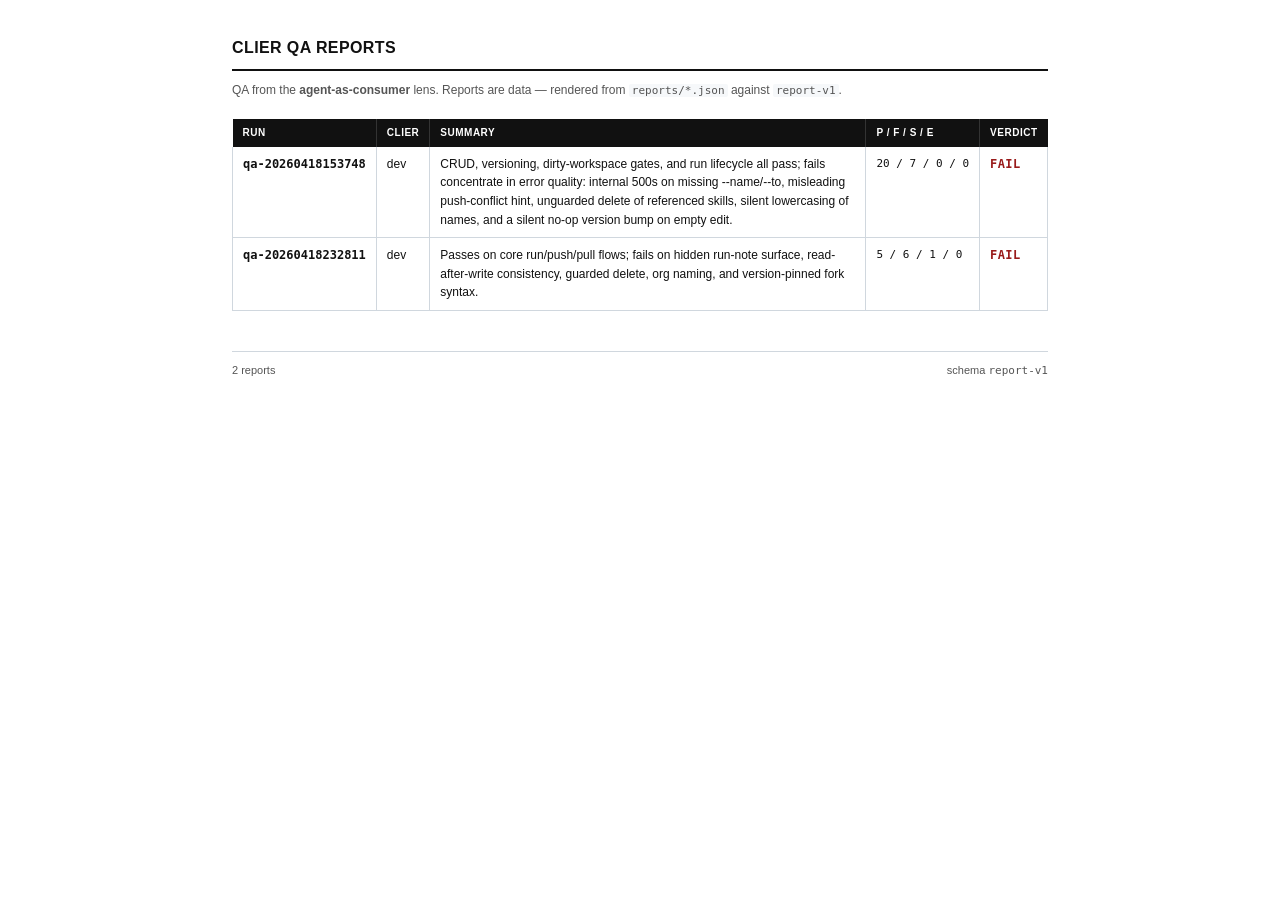
==== commit a9989e89: "fix: 리포트 리스트 오름차순 정렬 오래된 run이 위, 최신 run이 아래로 누적되도록 변경  🤖 Generated with [Claude Code](https://claude" ====
--- a/index.html
+++ b/index.html
@@ -65,7 +65,7 @@
   const res = await fetch('reports/index.json', { cache: 'no-cache' });
   if (!res.ok) throw new Error(`reports/index.json: ${res.status}`);
   const items = await res.json();
-  items.sort((a, b) => (b.id || '').localeCompare(a.id || ''));
+  items.sort((a, b) => (a.id || '').localeCompare(b.id || ''));
 
   $app.append(
     h('div', { class: 'ix-head' },
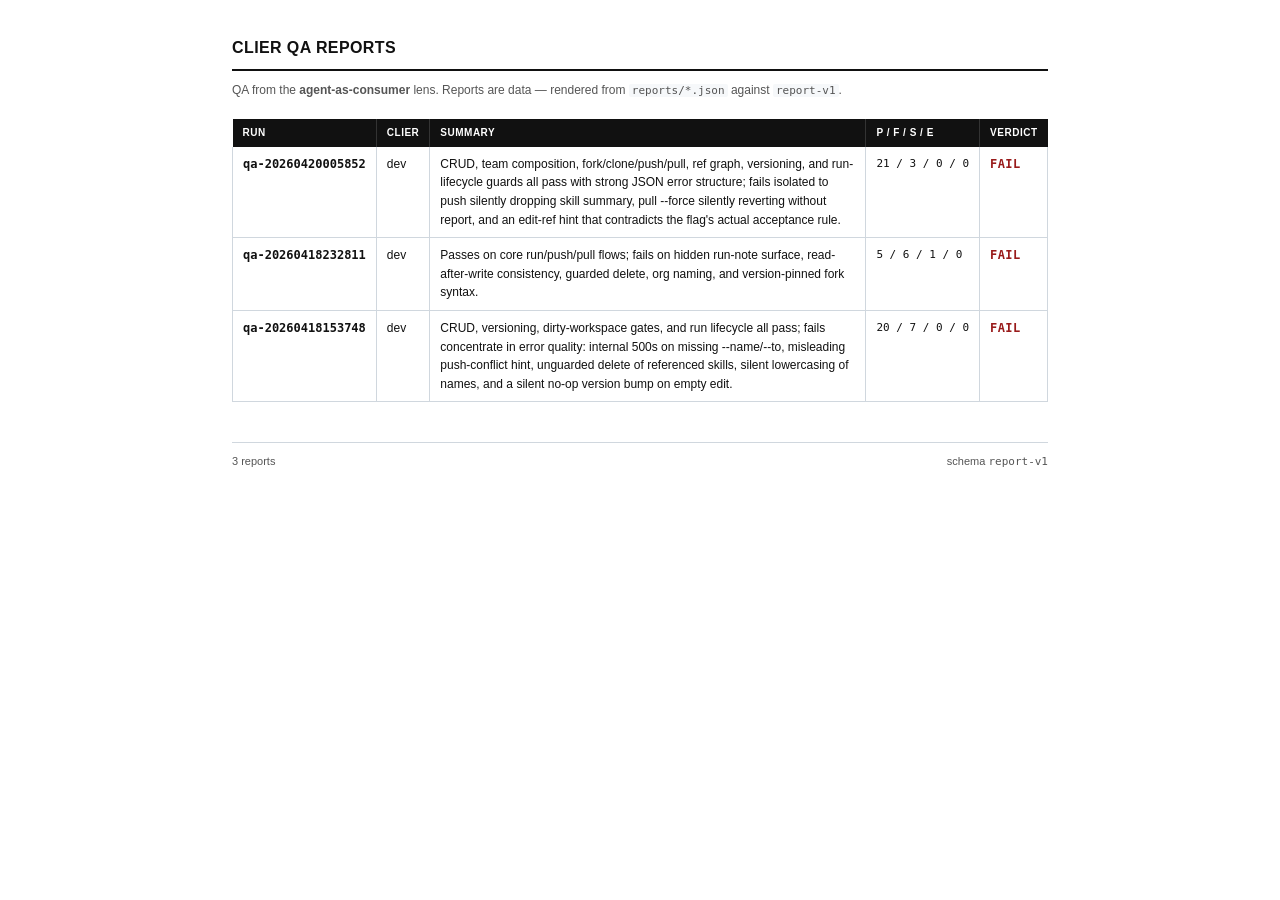
==== commit 7a321eed: "fix: 리포트 리스트 내림차순 정렬 최신 run이 위, 오래된 run이 아래로 보이도록 되돌림  🤖 Generated with [Claude Code](https://claude" ====
--- a/index.html
+++ b/index.html
@@ -65,7 +65,7 @@
   const res = await fetch('reports/index.json', { cache: 'no-cache' });
   if (!res.ok) throw new Error(`reports/index.json: ${res.status}`);
   const items = await res.json();
-  items.sort((a, b) => (a.id || '').localeCompare(b.id || ''));
+  items.sort((a, b) => (b.id || '').localeCompare(a.id || ''));
 
   $app.append(
     h('div', { class: 'ix-head' },
